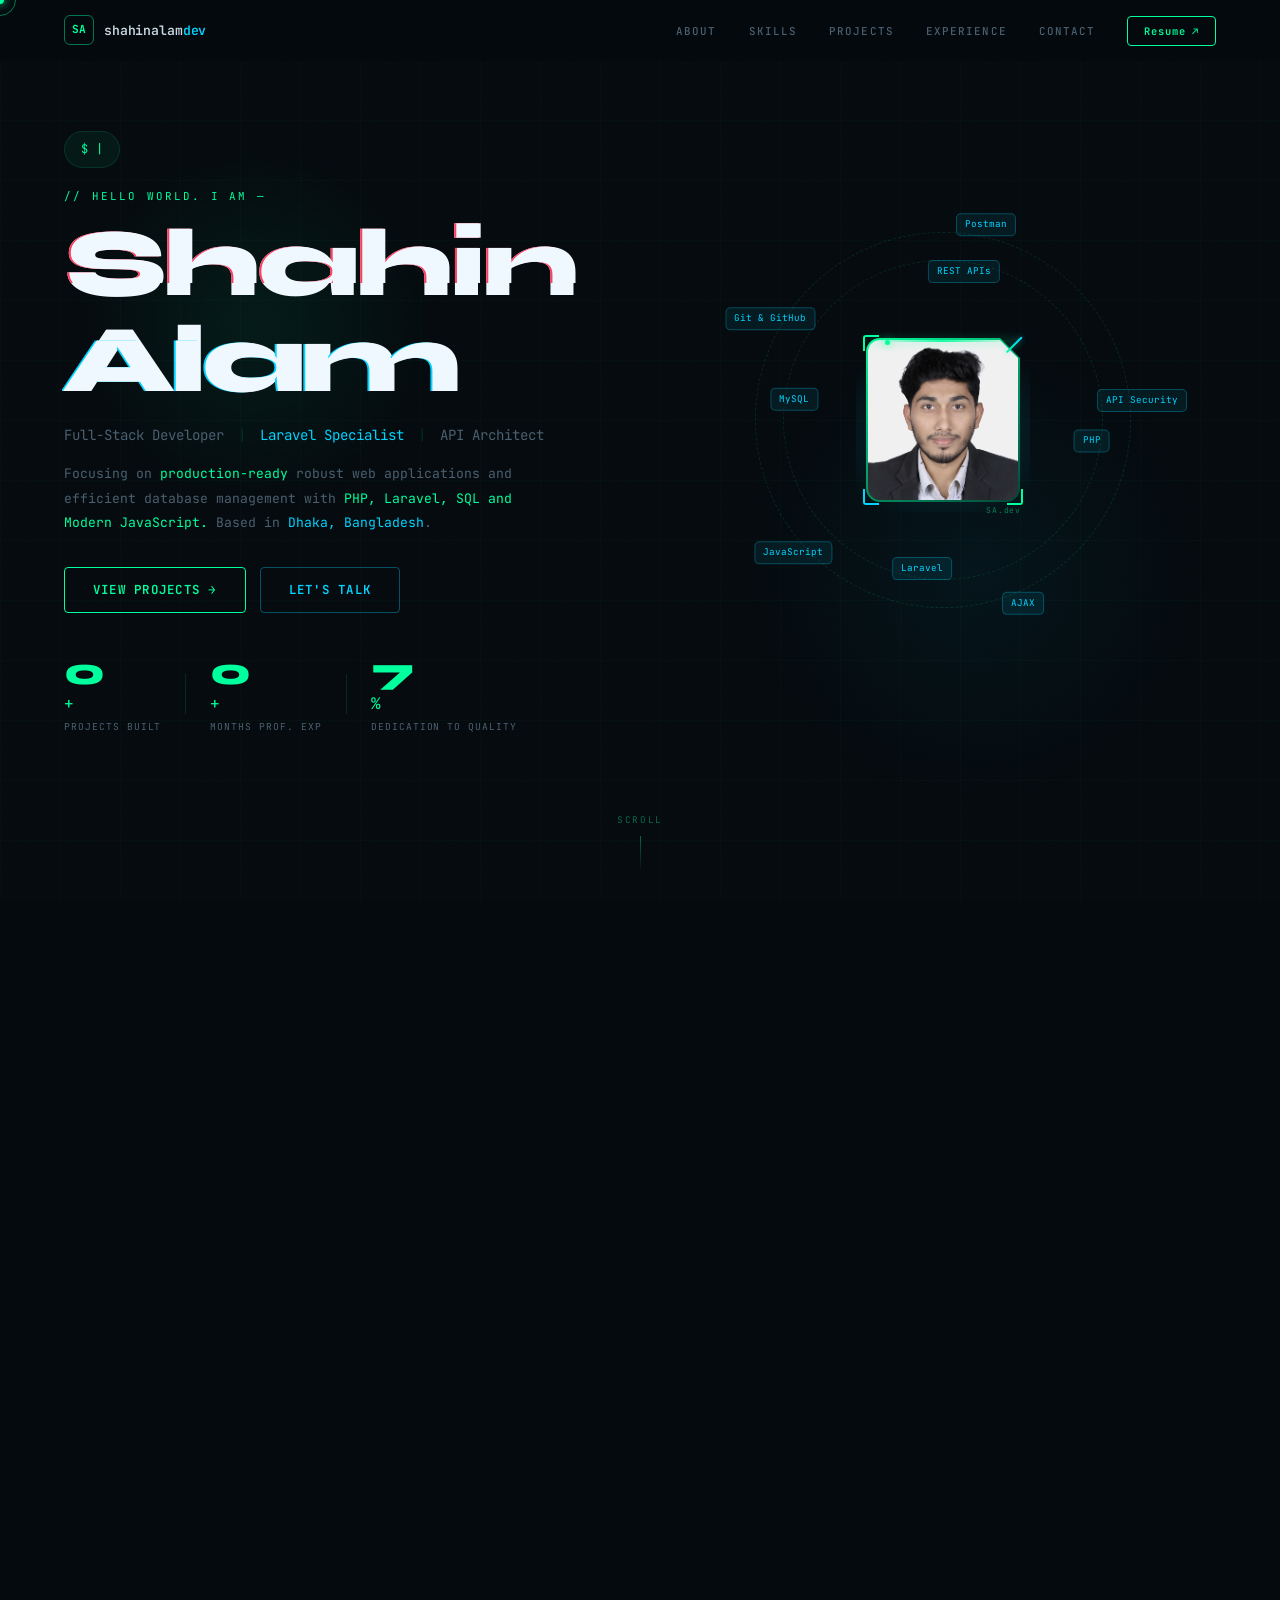
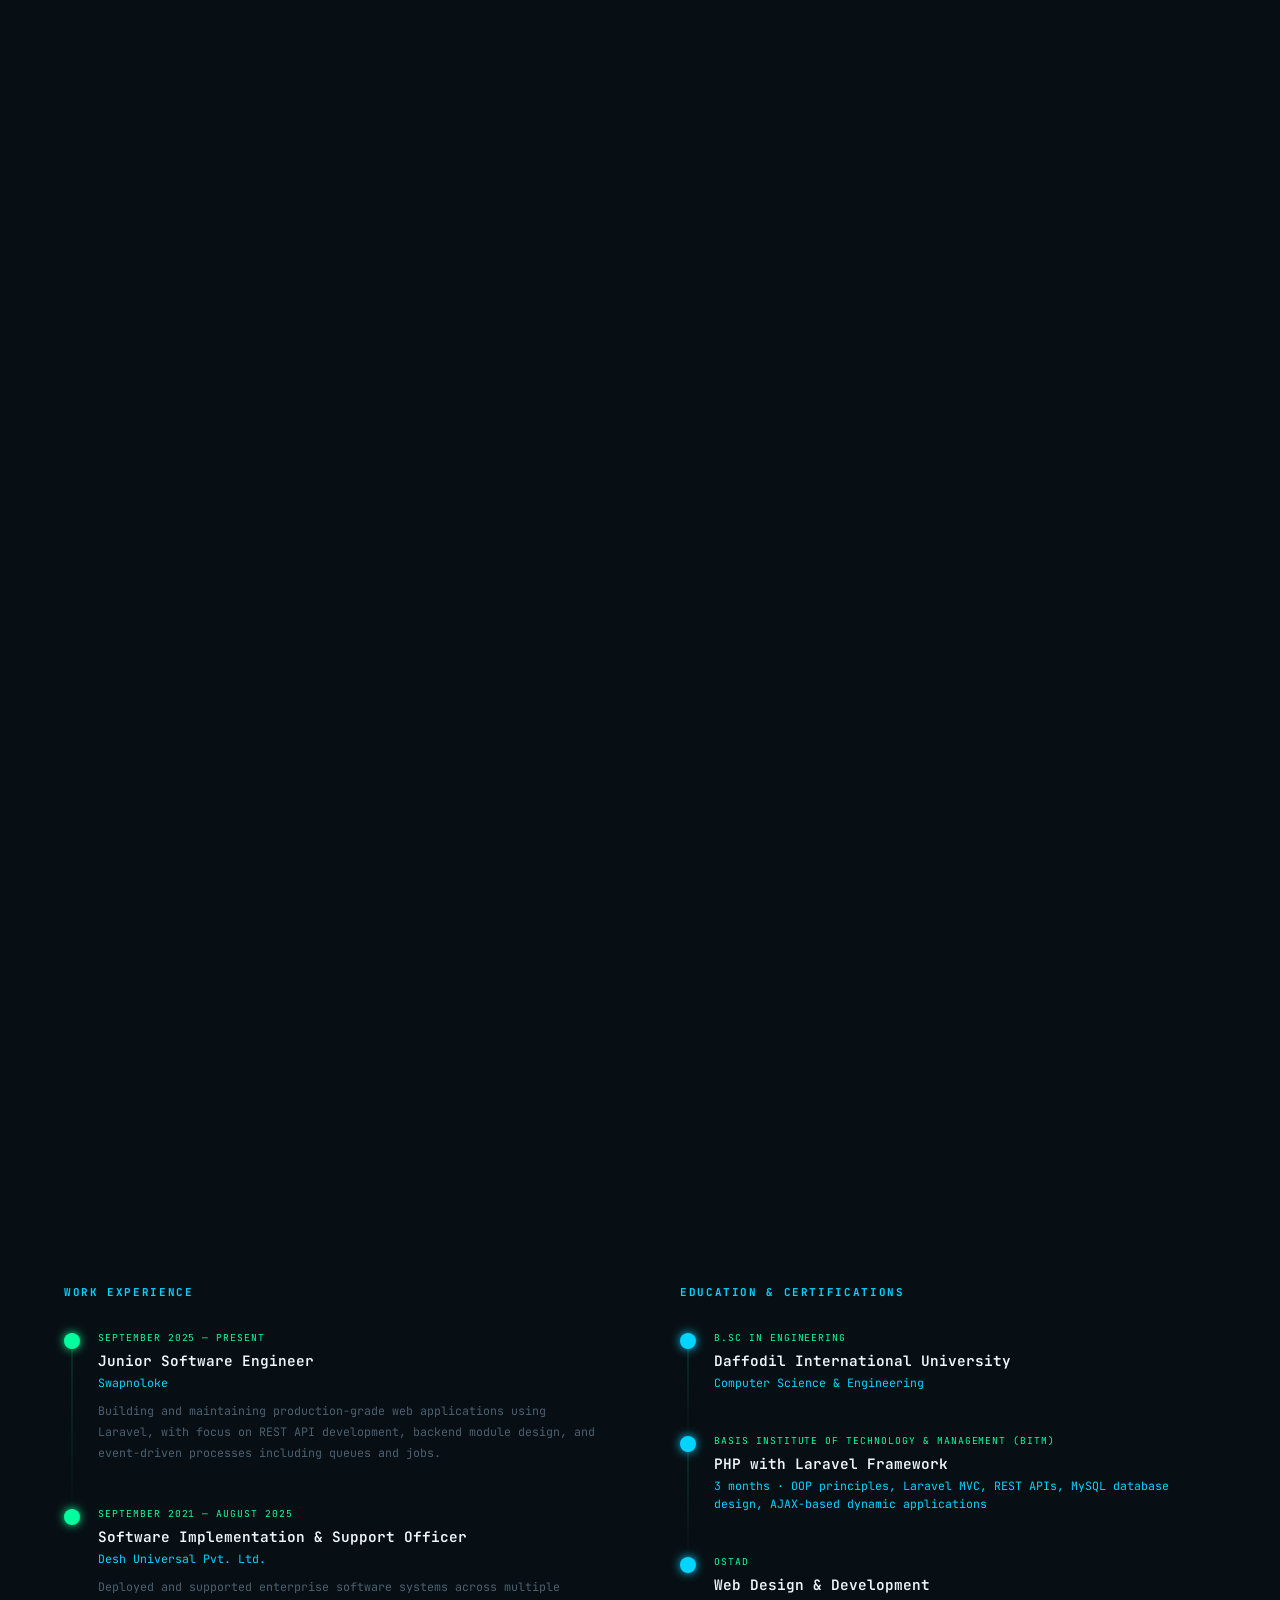
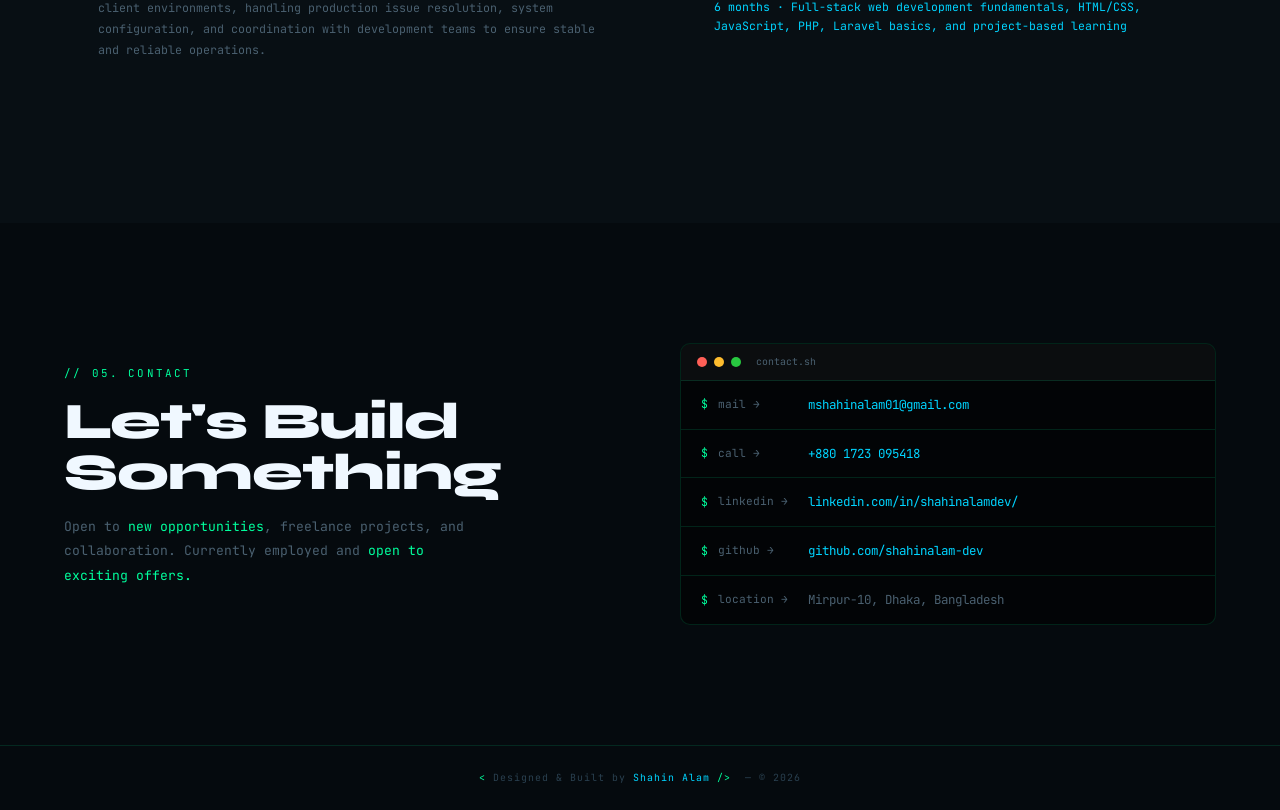
==== index.html @ 09d02f44 "Update index.html" ====
<!DOCTYPE html>
<html lang="en">

<head>
  <meta charset="UTF-8" />
  <meta name="viewport" content="width=device-width, initial-scale=1.0" />

  <!-- Primary SEO -->
  <title>Shahin Alam | Full-Stack Software Developer</title>
  <meta name="title" content="Shahin Alam | Full-Stack Software Developer" />
  <meta name="description"
    content="Md. Shahin Alam — Full-Stack Software Developer specializing in PHP, Laravel, MySQL & scalable web applications. Based in Dhaka, Bangladesh." />
  <meta name="keywords"
    content="Shahin Alam, Full-Stack Software Developer, Laravel Developer, PHP Developer, MySQL, Web Developer Bangladesh, shahinalam-dev" />
  <meta name="author" content="Shahin Alam" />
  <meta name="robots" content="index, follow" />

  <!-- Open Graph (Facebook, LinkedIn) -->
  <meta property="og:type" content="website" />
  <meta property="og:url" content="https://shahinalam-dev.github.io/" />
  <meta property="og:title" content="Shahin Alam | Full-Stack Software Developer" />
  <meta property="og:description" content="Full-Stack Software Developer skilled in Laravel, PHP & scalable systems." />
  <meta property="og:image" content="https://shahinalam-dev.github.io/img/preview.png" />

  <!-- Twitter Card -->
  <meta name="twitter:card" content="summary_large_image" />
  <meta name="twitter:url" content="https://shahinalam-dev.github.io/" />
  <meta name="twitter:title" content="Shahin Alam | Full-Stack Software Developer" />
  <meta name="twitter:description" content="Full-Stack Software Developer specializing in Laravel & scalable web apps." />
  <meta name="twitter:image" content="https://shahinalam-dev.github.io/img/preview.png" />

  <!-- Favicon -->
  <link rel="icon" href="img/shhain.ico" type="image/x-icon" />
  <link rel="shortcut icon" href="img/shhain.ico" type="image/x-icon" />
  <link rel="apple-touch-icon" sizes="180x180" href="/favicon/apple-touch-icon.png" />
  <link rel="manifest" href="/favicon/site.webmanifest" />

  <!-- Theme Color (Mobile Browser) -->
  <meta name="theme-color" content="#0f172a" />

  <!-- Fonts -->
  <link rel="preconnect" href="https://fonts.googleapis.com" />
  <link rel="preconnect" href="https://fonts.gstatic.com" crossorigin />
  <link
    href="https://fonts.googleapis.com/css2?family=JetBrains+Mono:wght@300;400;500;600;700&family=Syne:wght@700;800&display=swap"
    rel="stylesheet" />

  <!-- Styles -->
  <link rel="stylesheet" href="style.css" />

  <!-- Canonical -->
  <link rel="canonical" href="https://shahinalam-dev.github.io/" />

  <!-- JSON-LD Structured Data -->
  <script type="application/ld+json">
  {
    "@context": "https://schema.org",
    "@type": "Person",
    "name": "Shahin Alam",
    "jobTitle": "Junior Software Developer",
    "url": "https://shahinalam-dev.github.io",
    "email": "mshahinalam01@gmail.com",
    "address": {
      "@type": "PostalAddress",
      "addressLocality": "Dhaka",
      "addressCountry": "BD"
    },
    "sameAs": [
      "https://github.com/shahinalam-dev",
      "https://www.linkedin.com/in/shahinalamdev/"
    ]
  }
  </script>
</head>

<body>

  <!-- ══════════════════════════════════
       PRELOADER
  ══════════════════════════════════ -->
  <!-- ========== PRELOADER HTML ========== -->
  <div id="preloader">
    <div class="pre-bg-grid"></div>

    <div class="pre-inner">
      <!-- Logo -->
      <div class="pre-logo">
        <span class="pre-bracket">&lt;</span>SA<span class="pre-bracket">/&gt;</span>
        <span class="pre-cursor">_</span>
      </div>

      <!-- Terminal log lines -->
      <div class="pre-terminal" id="pre-terminal"></div>

      <!-- Progress bar -->
      <div class="pre-bar-wrap">
        <div class="pre-bar-track">
          <div class="pre-bar-fill" id="pre-bar-fill"></div>
          <div class="pre-bar-glow" id="pre-bar-glow"></div>
        </div>
        <span class="pre-pct" id="pre-pct">0%</span>
      </div>

      <!-- Status text -->
      <div class="pre-status" id="pre-status">Initializing...</div>
    </div>
  </div>

  <!-- ══════════════════════════════════
       UI CHROME (cursor, progress, canvas)
  ══════════════════════════════════ -->
  <div id="cursor-dot" aria-hidden="true"></div>
  <div id="cursor-ring" aria-hidden="true"></div>
  <div id="scroll-bar" aria-hidden="true"></div>
  <canvas id="matrix-canvas" aria-hidden="true"></canvas>

  <!-- ══════════════════════════════════
       NAVIGATION
  ══════════════════════════════════ -->
  <nav id="navbar">
    <div class="nav-inner">

      <a href="#hero" class="nav-logo">
        <span class="logo-mono">SA</span>
        <span class="logo-word">shahinalam<span class="c">dev</span><span class="logo-tag"></span></span>
      </a>

      <!-- Desktop links -->
      <ul class="nav-links" id="nav-links">
        <li><a href="#about" class="nav-link" data-sec="about">About</a></li>
        <li><a href="#skills" class="nav-link" data-sec="skills">Skills</a></li>
        <li><a href="#projects" class="nav-link" data-sec="projects">Projects</a></li>
        <li><a href="#experience" class="nav-link" data-sec="experience">Experience</a></li>
        <li><a href="#contact" class="nav-link" data-sec="contact">Contact</a></li>
        <li>
          <a href="https://drive.google.com/uc?export=download&id=1e-uwMZ0R8gb5hT9TthOa2jjuihyy3IFb" class="btn-resume"
            target="_blank" rel="noopener">
            Resume ↗
          </a>
        </li>
      </ul>

      <!-- Mobile hamburger -->
      <button id="hamburger" class="hamburger" aria-label="Open menu" aria-expanded="false">
        <span></span><span></span><span></span>
      </button>
    </div>

    <!-- Mobile menu -->
    <div id="mobile-menu" class="mobile-menu">
      <a href="#about" class="mobile-link">About</a>
      <a href="#skills" class="mobile-link">Skills</a>
      <a href="#projects" class="mobile-link">Projects</a>
      <a href="#experience" class="mobile-link">Experience</a>
      <a href="#contact" class="mobile-link">Contact</a>
      <a href="https://drive.google.com/uc?export=download&id=1e-uwMZ0R8gb5hT9TthOa2jjuihyy3IFb" class="btn-resume"
        target="_blank" rel="noopener" style="width:fit-content">
        Resume ↗
      </a>
    </div>
  </nav>

  <!-- ══════════════════════════════════
       HERO
  ══════════════════════════════════ -->
  <section id="hero">
    <!-- Ambient glows -->
    <div class="glow glow-green" aria-hidden="true"></div>
    <div class="glow glow-cyan" aria-hidden="true"></div>

    <div class="hero-wrap">

      <!-- ─── Left: Copy ─── -->
      <div class="hero-copy"><br>

        <div class="terminal-pill reveal">
          <span class="prompt">$</span>
          <span id="typing-text" class="typing-cursor"></span>
        </div>

        <p class="eyebrow reveal">// Hello World. I am —</p>

        <h1 class="hero-name glitch reveal" data-text="Shahin Alam">Shahin Alam</h1>

        <p class="hero-role reveal">
          Full-Stack Developer
          <span class="pipe">|</span>
          <span class="c">Laravel Specialist</span>
          <span class="pipe">|</span>
          API Architect
        </p>

        <p class="hero-desc reveal">
          Focusing on <span class="g">production-ready</span> robust web applications and efficient database management
          with <span class="g"> PHP, Laravel, SQL and Modern JavaScript. </span> Based in <span class="c">Dhaka,
            Bangladesh</span>.
        </p>

        <div class="hero-btns reveal">
          <a href="#projects" class="btn-primary magnetic">View Projects →</a>
          <a href="#contact" class="btn-secondary magnetic">Let's Talk</a>
        </div>

        <div class="hero-stats reveal">
          <div class="stat">
            <span class="stat-n" data-target="10">0</span><span class="g">+</span>
            <span class="stat-l">Projects Built</span>
          </div>
          <div class="stat-div"></div>

          <div class="stat">
            <span class="stat-n" data-target="8">0</span><span class="g">+</span>
            <span class="stat-l">Months Prof. Exp</span>
          </div>
          <div class="stat-div"></div>

          <div class="stat">
            <span class="stat-n" data-target="100">0</span><span class="g">%</span>
            <span class="stat-l">Dedication to Quality</span>
          </div>
        </div>
      </div>

      <!-- ─── Right: Orbit Visual ─── -->
      <div class="hero-visual reveal" aria-hidden="true">
        <div class="orbit-root">

          <!-- Center card -->
          <div class="orbit-center">
             <div class="photo-frame-sm">
                <div class="pf-corner tl"></div>
                <div class="pf-corner tr"></div>
                <div class="pf-corner bl"></div>
                <div class="pf-corner br"></div>
                <div class="pf-scanline"></div>
                <img src="img/profile.jpg" alt="Shahin Alam" class="pf-img" width="150" height="160" loading="eager"/>
              </div>
          </div>
        </div>
      </div>

    </div>

    <!-- Scroll hint -->
    <div class="scroll-hint" aria-hidden="true">
      <span>scroll</span>
      <div class="scroll-line"></div>
    </div>
  </section>

  <!-- ══════════════════════════════════
       ABOUT
  ══════════════════════════════════ -->
  <section id="about">
    <div class="sec-wrap">

      <div class="about-grid">

        <!-- Bio -->
        <div class="about-text">
          <p class="eyebrow reveal">// 01. about_me</p>
          <h2 class="sec-title reveal">Who I Am</h2>

          <p class="body-text reveal">
            I'm a <span class="g">Full-Stack Software Developer</span> with hands-on
            experience building <span class="g">real-world web applications</span>.
            I work primarily with the <span class="c">Laravel ecosystem</span>, with
            a focus on clean architecture, maintainable code, and practical solutions
            to real business problems.
          </p>

          <p class="body-text reveal">
            In production projects, I've built and maintained
            <span class="g">REST APIs and data-driven backend systems</span> —
            handling complex business logic, optimizing database queries with
            <span class="c">MySQL</span>, and collaborating on full-stack features
            using <span class="c">Vue.js</span>.
          </p>

          <p class="body-text reveal">
            I actively expand my backend depth through
            <span class="c">Queues, Jobs, Events, and system design</span> —
            applying these concepts directly in the projects I work on,
            not just in theory.
          </p>

          <a href="https://drive.google.com/uc?export=download&id=1e-uwMZ0R8gb5hT9TthOa2jjuihyy3IFb"
            class="btn-primary magnetic reveal" target="_blank" rel="noopener"
            style="display:inline-flex;margin-top:8px;">
            Download Resume ↓
          </a>
        </div>

        <!-- Code card -->
        <div class="code-card reveal"
          style="transition-delay:.2s;font-family:var(--font-mono, monospace);max-width:560px;border-radius:12px;overflow:hidden;border:1px solid #2a2d3e">

          <!-- bar -->
          <div
            style="background:#1a1d2e;padding:10px 14px;display:flex;align-items:center;gap:8px;border-bottom:1px solid #2a2d3e">
            <div style="display:flex;gap:6px">
              <span style="width:12px;height:12px;border-radius:50%;background:#ff5f56;display:inline-block"></span>
              <span style="width:12px;height:12px;border-radius:50%;background:#ffbd2e;display:inline-block"></span>
              <span style="width:12px;height:12px;border-radius:50%;background:#27c93f;display:inline-block"></span>
            </div>
            <span
              style="margin-left:8px;font-size:12px;color:#e2c4ff;background:#0e1120;padding:4px 12px;border-radius:6px 6px 0 0;border:1px solid #2a2d3e;border-bottom:none">about.php</span>
          </div>

          <!-- body -->
          <div style="background:#0e1120;padding:20px 22px;overflow-x:auto">
            <pre style="margin:0;font-size:13px;line-height:1.75;color:#c9d1d9"><span style="color:#546e7a;font-style:italic">// ShahinAlam &lt;shahinalam@dev&gt; · Dhaka, BD</span>
<span style="color:#c792ea">class</span> <span style="color:#ffcb6b">ShahinAlam</span> <span style="color:#c792ea">extends</span> <span style="color:#ffcb6b">Engineer</span>
<span style="color:#89ddff">{</span>
    <span style="color:#c792ea">protected</span> <span style="color:#89ddff">string</span> <span style="color:#82aaff">$role</span>     <span style="color:#89ddff">=</span> <span style="color:#c3e88d">'Full-Stack Developer'</span><span style="color:#89ddff">;</span>
    <span style="color:#c792ea">protected</span> <span style="color:#89ddff">string</span> <span style="color:#82aaff">$location</span> <span style="color:#89ddff">=</span> <span style="color:#c3e88d">'Dhaka, Bangladesh'</span><span style="color:#89ddff">;</span>
    <span style="color:#c792ea">protected</span> <span style="color:#89ddff">bool</span> <span style="color:#82aaff">$openToWork</span> <span style="color:#89ddff">=</span> <span style="color:#ff9cac">true</span><span style="color:#89ddff">;</span>

    <span style="color:#c792ea">public</span> <span style="color:#89ddff">array</span> <span style="color:#82aaff">$stack</span> <span style="color:#89ddff">=</span> <span style="color:#89ddff">[</span>
        <span style="color:#c3e88d">'PHP'</span><span style="color:#89ddff">,</span> <span style="color:#c3e88d">'Laravel'</span><span style="color:#89ddff">,</span>  <span style="color:#c3e88d">'MySQL'</span><span style="color:#89ddff">,</span> <span style="color:#c3e88d">'JavaScript'</span><span style="color:#89ddff">,</span>
        <span style="color:#c3e88d">'REST API'</span><span style="color:#89ddff">,</span>  <span style="color:#c3e88d">'Postman'</span><span style="color:#89ddff">,</span> <span style="color:#c3e88d">'Git'</span><span style="color:#89ddff"></span>
    <span style="color:#89ddff">];</span>

    <span style="color:#c792ea">public function</span> <span style="color:#f07178">focus</span><span style="color:#89ddff">():</span> <span style="color:#89ddff">string</span>
    <span style="color:#89ddff">{</span>
        <span style="color:#c792ea">return</span> <span style="color:#c3e88d">'APIs, Queues &amp; Event-Driven Architecture'</span><span style="color:#89ddff">;</span>
    <span style="color:#89ddff">}</span>
<span style="color:#89ddff">}</span></pre>
          </div>
          <!-- footer -->
          <div
            style="background:#1a1d2e;padding:6px 14px;display:flex;gap:10px;align-items:center;border-top:1px solid #2a2d3e">
            <span
              style="font-size:11px;padding:2px 8px;border-radius:4px;background:#7c3aed22;color:#c792ea;border:1px solid #c792ea44;font-family:monospace">PHP
              8.2</span>
            <div style="margin-left:auto;display:flex;align-items:center;gap:6px">
              <span
                style="width:8px;height:8px;border-radius:50%;background:#27c93f;display:inline-block;animation:blink 2s infinite"></span>
              <span style="font-size:11px;color:#546e7a;font-family:monospace">open to work</span>
            </div>
          </div>
        </div>



      </div>
    </div>
  </section>

  <!-- ══════════════════════════════════
      SKILLS
  ══════════════════════════════════ -->
  <section id="skills" class="alt-bg">
    <div class="sec-wrap">

      <div class="sec-header reveal">
        <p class="eyebrow">// 02. skills</p>
        <h2 class="sec-title">Tech Arsenal</h2>
      </div>

      <!-- ── Category Cards ── -->
      <div class="sk-categories reveal">

        <div class="sk-cat-card">
          <div class="sk-cat-header">
            <div class="sk-cat-icon">
              <svg width="16" height="16" viewBox="0 0 24 24" fill="none" stroke="currentColor" stroke-width="1.5">
                <polyline points="16 18 22 12 16 6" />
                <polyline points="8 6 2 12 8 18" />
              </svg>
            </div>
            <div>
              <p class="sk-cat-label">// backend</p>
              <h3 class="sk-cat-title">Server & API</h3>
            </div>
          </div>
          <div class="sk-cat-divider"></div>
          <div class="sk-cat-tags">
            <span class="sk-tag primary">PHP</span>
            <span class="sk-tag primary">Laravel</span>
            <span class="sk-tag primary">REST API</span>
            <span class="sk-tag primary">Queues</span>
            <span class="sk-tag primary">Jobs</span>
            <span class="sk-tag primary">Middleware</span>
            <span class="sk-tag primary">Authentication</span>
            <span class="sk-tag primary">Events & Listeners</span>
            <span class="sk-tag primary">Cron Jobs</span>
          </div>
        </div>

        <div class="sk-cat-card">
          <div class="sk-cat-header">
            <div class="sk-cat-icon">
              <svg width="16" height="16" viewBox="0 0 24 24" fill="none" stroke="currentColor" stroke-width="1.5">
                <ellipse cx="12" cy="5" rx="9" ry="3" />
                <path d="M21 12c0 1.66-4 3-9 3s-9-1.34-9-3" />
                <path d="M3 5v14c0 1.66 4 3 9 3s9-1.34 9-3V5" />
              </svg>
            </div>
            <div>
              <p class="sk-cat-label">// database</p>
              <h3 class="sk-cat-title">Data Layer</h3>
            </div>
          </div>
          <div class="sk-cat-divider"></div>
          <div class="sk-cat-tags">
            <span class="sk-tag primary">MySQL</span>
            <span class="sk-tag primary">Eloquent ORM</span>
            <span class="sk-tag primary">Indexing</span>
            <span class="sk-tag primary">Quiry Builder</span>
            <span class="sk-tag primary">Query Optimization</span>
            <span class="sk-tag primary">Migrations</span>
            <span class="sk-tag primary">Relationships</span>
          </div>
        </div>

        <div class="sk-cat-card">
          <div class="sk-cat-header">
            <div class="sk-cat-icon">
              <svg width="16" height="16" viewBox="0 0 24 24" fill="none" stroke="currentColor" stroke-width="1.5">
                <rect x="2" y="3" width="20" height="14" rx="2" />
                <path d="M8 21h8M12 17v4" />
              </svg>
            </div>
            <div>
              <p class="sk-cat-label">// frontend</p>
              <h3 class="sk-cat-title">UI Integration</h3>
            </div>
          </div>
          <div class="sk-cat-divider"></div>
          <div class="sk-cat-tags">
            <span class="sk-tag primary">JavaScript</span>
            <span class="sk-tag primary">HTML5</span>
            <span class="sk-tag primary">CSS3</span>
            <span class="sk-tag primary">Bootstrap</span>
            <span class="sk-tag primary">Blade Templates</span>
          </div>
        </div>

        <div class="sk-cat-card">
          <div class="sk-cat-header">
            <div class="sk-cat-icon">
              <svg width="16" height="16" viewBox="0 0 24 24" fill="none" stroke="currentColor" stroke-width="1.5">
                <circle cx="12" cy="12" r="3" />
                <path
                  d="M12 1v4M12 19v4M4.22 4.22l2.83 2.83M16.95 16.95l2.83 2.83M1 12h4M19 12h4M4.22 19.78l2.83-2.83M16.95 7.05l2.83-2.83" />
              </svg>
            </div>
            <div>
              <p class="sk-cat-label">// tools</p>
              <h3 class="sk-cat-title">Dev Workflow</h3>
            </div>
          </div>
          <div class="sk-cat-divider"></div>
          <div class="sk-cat-tags">
            <span class="sk-tag primary">Git & GitHub</span>
            <span class="sk-tag primary">Postman</span>
            <span class="sk-tag primary">VS Code</span>
            <span class="sk-tag primary">Linux CLI</span>
            <span class="sk-tag primary">Composer</span>
            <span class="sk-tag primary">NPM</span>
          </div>
        </div>

      </div>

      <!-- ── Currently Leveling Up — Full Width ── -->
      <div class="sk-leveling reveal" style="transition-delay:.15s">

        <div class="sk-lv-header">
          <p class="sk-lv-eyebrow">// currently leveling up</p>
          <p class="sk-lv-sub">Actively building deeper expertise in modern backend engineering.</p>
        </div>

        <div class="sk-lv-grid">

          <div class="sk-lv-card">
            <div class="sk-lv-top">
              <div class="sk-lv-icon-wrap"
                style="--icon-color: rgba(0,255,157,.12); --icon-border: rgba(0,255,157,.2);">
                <svg width="18" height="18" viewBox="0 0 24 24" fill="none" stroke="var(--green)" stroke-width="1.5">
                  <circle cx="12" cy="12" r="10" />
                  <path d="M12 8v4l3 3" />
                </svg>
              </div>
              <span class="sk-lv-badge green">In Progress</span>
            </div>
            <h4 class="sk-lv-name">System Design</h4>
            <p class="sk-lv-desc">Learning core concepts like caching strategies,database scaling, and API design
              patterns to write more thoughtful, scalable code.</p>
            <div class="sk-lv-topics">
              <span>Caching</span><span>Load Balancing</span><span>Microservices</span>
            </div>
          </div>

          <div class="sk-lv-card">
            <div class="sk-lv-top">
              <div class="sk-lv-icon-wrap"
                style="--icon-color: rgba(0,255,157,.12); --icon-border: rgba(0,255,157,.2);">
                <svg width="18" height="18" viewBox="0 0 24 24" fill="none" stroke="var(--green)" stroke-width="1.5">
                  <ellipse cx="12" cy="12" rx="3" ry="3" />
                  <path
                    d="M12 2v4M12 18v4M4.93 4.93l2.83 2.83M16.24 16.24l2.83 2.83M2 12h4M18 12h4M4.93 19.07l2.83-2.83M16.24 7.76l2.83-2.83" />
                  </ellipse>
                </svg>
              </div>
              <span class="sk-lv-badge green">In Progress</span>
            </div>
            <h4 class="sk-lv-name">Redis</h4>
            <p class="sk-lv-desc">Integrating Redis as a cache and queue driver in Laravel apps for faster response
              times and efficient background job processing.</p>
            <div class="sk-lv-topics">
              <span>Cache Driver</span><span>Queue Backend</span><span>Session Store</span>
            </div>
          </div>

          <div class="sk-lv-card">
            <div class="sk-lv-top">
              <div class="sk-lv-icon-wrap" style="--icon-color: rgba(0,212,255,.1); --icon-border: rgba(0,212,255,.2);">
                <svg width="18" height="18" viewBox="0 0 24 24" fill="none" stroke="var(--cyan)" stroke-width="1.5">
                  <rect x="2" y="7" width="20" height="14" rx="2" />
                  <path d="M16 7V5a2 2 0 0 0-2-2h-4a2 2 0 0 0-2 2v2" />
                  <line x1="12" y1="12" x2="12" y2="16" />
                  <line x1="10" y1="14" x2="14" y2="14" />
                </svg>
              </div>
              <span class="sk-lv-badge cyan">Exploring</span>
            </div>
            <h4 class="sk-lv-name">Docker</h4>
            <p class="sk-lv-desc">Setting up local development environments with Docker Compose to ensure consistent,
              reproducible project setups across machines.</p>
            <div class="sk-lv-topics">
              <span>Containers</span><span>Docker Compose</span><span>Dev Env</span>
            </div>
          </div>

          <div class="sk-lv-card">
            <div class="sk-lv-top">
              <div class="sk-lv-icon-wrap" style="--icon-color: rgba(0,212,255,.1); --icon-border: rgba(0,212,255,.2);">
                <svg width="18" height="18" viewBox="0 0 24 24" fill="none" stroke="var(--cyan)" stroke-width="1.5">
                  <path d="M9 11l3 3L22 4" />
                  <path d="M21 12v7a2 2 0 0 1-2 2H5a2 2 0 0 1-2-2V5a2 2 0 0 1 2-2h11" />
                </svg>
              </div>
              <span class="sk-lv-badge cyan">Exploring</span>
            </div>
            <h4 class="sk-lv-name">PHPUnit Testing</h4>
            <p class="sk-lv-desc">Writing feature and unit tests in Laravel using PHPUnit to catch bugs early and build
              more reliable applications.</p>
            <div class="sk-lv-topics">
              <span>Unit Tests</span><span>Feature Tests</span><span>TDD</span>
            </div>
          </div>

        </div>
      </div>

    </div>
  </section>

  <!-- ══════════════════════════════════
       PROJECTS
  ══════════════════════════════════ -->
  <section id="projects" class="alt-bg">
    <div class="sec-wrap">

      <!-- ============================= -->
      <!-- 🔥 Professional Experience -->
      <!-- ============================= -->
      <div class="sec-header reveal">
        <p class="eyebrow">// Professional Work</p>
        <h2 class="sec-title">Professional Experience</h2>
      </div>

      <div class="projects-grid">

        <!-- 1 -->
        <div class="proj-card reveal tilt-card">
          <div class="proj-header">
            <span class="proj-type green">STDMS</span>
            <span class="proj-icon">🔗</span>
          </div>
          <h3 class="proj-name">
            Short Term Deployment System
            <span class="badge badge-soft">Team Contribution</span>
          </h3>
          <p class="proj-desc">
            Contributed to full-stack development of a government project, working within a team to build and integrate
            multiple functional modules.
          </p>
          <div class="proj-tags">
            <span class="tag-xs">PHP</span>
            <span class="tag-xs">Laravel</span>
            <span class="tag-xs">MySQL</span>
            <span class="tag-xs">JavaScript</span>
            <span class="tag-xs">AJAX</span>
            <span class="tag-xs">Role wise Authentication</span>
            <span class="tag-xs">ApexCharts</span>
            <span class="tag-xs">REST API</span>
            <span class="tag-xs">Queue & Jobs</span>
          </div>
        </div>

        <!-- 2 -->
        <div class="proj-card reveal tilt-card">
          <div class="proj-header">
            <span class="proj-type blue">TRGMS</span>
            <span class="proj-icon">🎓</span>
          </div>
          <h3 class="proj-name">
            Training Management System
            <span class="badge badge-soft">Team Contribution</span>
          </h3>
          <p class="proj-desc">
            Built training management workflows, scheduling features, and participant handling with secure role-based
            access control for the TRGMS system.
          </p>
          <div class="proj-tags">
            <span class="tag-xs">PHP</span>
            <span class="tag-xs">Laravel</span>
            <span class="tag-xs">MySQL</span>
            <span class="tag-xs">Blade</span>
            <span class="tag-xs">JavaScript</span>
            <span class="tag-xs">AJAX</span>
            <span class="tag-xs">REST API</span>
            <span class="tag-xs">Middleware</span>
            <span class="tag-xs">Eloquent Scopes</span>
            <span class="tag-xs">Role wise Authentication</span>
          </div>
        </div>

        <!-- 3 -->
        <div class="proj-card reveal tilt-card">
          <div class="proj-header">
            <span class="proj-type yellow">AVMIS</span>
            <span class="proj-icon">⚙️</span>
          </div>
          <h3 class="proj-name">
            Ansar VDP Management Information System
            <span class="badge badge-soft">Team Contribution</span>
          </h3>
          <p class="proj-desc">
            Developed and optimized REST APIs and reporting modules for the AVMIS system, ensuring efficient data
            retrieval and seamless frontend integration.
          </p>
          <div class="proj-tags">
            <span class="tag-xs">PHP</span>
            <span class="tag-xs">Laravel</span>
            <span class="tag-xs">MySQL</span>
            <span class="tag-xs">JavaScript</span>
            <span class="tag-xs">Rest API</span>
            <span class="tag-xs">Middleware</span>
            <span class="tag-xs">Role wise Authentication</span>
            <span class="tag-xs">AJAX</span>
            <span class="tag-xs">Eloquent Scopes</span>
            <span class="tag-xs">Queue & Jobs</span>
          </div>
        </div>

      </div>


      <!-- ============================= -->
      <!-- 💡 Personal Projects -->
      <!-- ============================= -->
      <div class="sec-header reveal" style="margin-top:60px;">
        <p class="eyebrow">// Side Projects</p>
        <h2 class="sec-title">Personal Projects</h2>
      </div>

      <div class="projects-grid">

        <!-- Car Rental -->
        <div class="proj-card reveal tilt-card">
          <div class="proj-header">
            <span class="proj-type green">Web App</span>
            <span class="proj-icon">🚗</span>
          </div>
          <h3 class="proj-name">Car Rental Management</h3>
          <p class="proj-desc">
            Full-featured rental system with booking, fleet management, invoicing, and admin dashboard.
          </p>
          <div class="proj-tags">
            <span class="tag-xs">Laravel</span>
            <span class="tag-xs">PHP</span>
            <span class="tag-xs">MySQL</span>
            <span class="tag-xs">Eloquent/Quiry Builder</span>
            <span class="tag-xs">REST API</span>
            <span class="tag-xs">Authentication</span>
            <span class="tag-xs">JavaScript</span>
            <span class="tag-xs">jQuery</span>
          </div>
          <div class="proj-links">
            <a href="https://github.com/shahinalam-dev/rent-a-ride-project" target="_blank" class="proj-link">GitHub
              →</a>
          </div>
        </div>

        <!-- Inventory -->
        <div class="proj-card reveal tilt-card">
          <div class="proj-header">
            <span class="proj-type red">EduTech</span>
            <span class="proj-icon">📚</span>
          </div>
          <h3 class="proj-name">Online Course Management System</h3>
          <p class="proj-desc">
            Role-based Online Course Management System for managing courses, users, and enrollments with admin and
            student modules.
          </p>
          <div class="proj-tags">
            <span class="tag-xs">PHP</span>
            <span class="tag-xs">Laravel</span>
            <span class="tag-xs">MySQL</span>
            <span class="tag-xs">Eloquent/Quiry Builder</span>
            <span class="tag-xs">REST API</span>
            <span class="tag-xs">Authentication</span>
            <span class="tag-xs">JavaScript</span>
            <span class="tag-xs">jQuery</span>
          </div>
          <div class="proj-links">
            <a href="https://github.com/shahinalam-dev/online-course-management-system" target="_blank"
              class="proj-link">GitHub →</a>
          </div>
        </div>

        <!-- freelance flow project -->
        <div class="proj-card reveal tilt-card">
          <div class="proj-header">
            <span class="proj-type blue">Web App</span>
            <span class="proj-icon">💼</span>
          </div>
          <h3 class="proj-name">FreelanceFlow-CRM</h3>
          <p class="proj-desc">
            Freelance CRM for managing clients, projects, invoices, and freelancer workflow in one system.
          </p>
          <div class="proj-tags">
            <span class="tag-xs">Laravel</span>
            <span class="tag-xs">PHP</span>
            <span class="tag-xs">MySQL</span>
            <span class="tag-xs">Eloquent/Quiry Builder</span>
            <span class="tag-xs">REST API</span>
            <span class="tag-xs">Authentication</span>
            <span class="tag-xs">JavaScript</span>
            <span class="tag-xs">jQuery</span>
          </div>
          <div class="proj-links">
            <a href="https://github.com/shahinalam-dev/FreelanceFlow-CRM" target="_blank" class="proj-link">GitHub →</a>
          </div>
        </div>

        <!-- Quizify -->
        <div class="proj-card reveal tilt-card">
          <div class="proj-header">
            <span class="proj-type red">EduTech</span>
            <span class="proj-icon">📖</span>
          </div>
          <h3 class="proj-name">Quizify</h3>
          <p class="proj-desc">
            Quizify is an interactive quiz system built with Laravel, featuring real-time scoring, timed exams,&
            AJAX-driven user experience.
          </p>
          <div class="proj-tags">
            <span class="tag-xs">Laravel</span>
            <span class="tag-xs">PHP</span>
            <span class="tag-xs">MySQL</span>
            <span class="tag-xs">Eloquent/Quiry Builder</span>
            <span class="tag-xs">Authentication</span>
            <span class="tag-xs">REST API</span>
            <span class="tag-xs">JavaScript</span>
            <span class="tag-xs">jQuery</span>
          </div>
          <div class="proj-links">
            <a href="https://github.com/shahinalam-dev/Quizify" target="_blank" class="proj-link">GitHub →</a>
          </div>
        </div>

        <!-- Quizify -->
        <div class="proj-card reveal tilt-card">
          <div class="proj-header">
            <span class="proj-type blue">Web App</span>
            <span class="proj-icon">🗳️</span>
          </div>
          <h3 class="proj-name">Electra-Link_E-voting-system</h3>
          <p class="proj-desc">
            Is an online voting system built for secure, transparent, digital elections with user authentication and
            real-time results.
          </p>
          <div class="proj-tags">
            <span class="tag-xs">Laravel</span>
            <span class="tag-xs">PHP</span>
            <span class="tag-xs">MySQL</span>
            <span class="tag-xs">Eloquent/Quiry Builder</span>
            <span class="tag-xs">Authentication</span>
            <span class="tag-xs">REST API</span>
            <span class="tag-xs">JavaScript</span>
            <span class="tag-xs">jQuery</span>
          </div>
          <div class="proj-links">
            <a href="https://github.com/shahinalam-dev/Electra-Link_E-voting-system" target="_blank"
              class="proj-link">GitHub →</a>
          </div>
        </div>

      </div>

    </div>
  </section>

  <!-- ══════════════════════════════════
     EXPERIENCE
══════════════════════════════════ -->
  <section id="experience" class="alt-bg">
    <div class="sec-wrap">

      <div class="sec-header reveal">
        <p class="eyebrow">// 04. experience</p>
        <h2 class="sec-title">Journey</h2>
      </div>

      <div class="exp-grid">

        <!-- Work -->
        <div class="exp-col reveal">
          <h3 class="sub-title">Work Experience</h3>

          <div class="timeline">

            <div class="timeline-item">
              <div class="tl-dot"></div>
              <div class="tl-body">
                <span class="tl-date">September 2025 — Present</span>
                <h4 class="tl-role">Junior Software Engineer</h4>
                <span class="tl-co">Swapnoloke</span>
                <p class="tl-desc">
                  Building and maintaining production-grade web applications using Laravel,
                  with focus on REST API development, backend module design, and
                  event-driven processes including queues and jobs.
                </p>
              </div>
            </div>

            <div class="timeline-item">
              <div class="tl-dot"></div>
              <div class="tl-body">
                <span class="tl-date">September 2021 — August 2025</span>
                <h4 class="tl-role">Software Implementation & Support Officer</h4>
                <span class="tl-co">Desh Universal Pvt. Ltd.</span>
                <p class="tl-desc">
                  Deployed and supported enterprise software systems across multiple
                  client environments, handling production issue resolution, system
                  configuration, and coordination with development teams to ensure
                  stable and reliable operations.
                </p>
              </div>
            </div>

          </div>
        </div>

        <!-- Education -->
        <div class="exp-col reveal" style="transition-delay:.2s">
          <h3 class="sub-title">Education & Certifications</h3>

          <div class="timeline">

            <div class="timeline-item">
              <div class="tl-dot cyan"></div>
              <div class="tl-body">
                <span class="tl-date">B.Sc in Engineering</span>
                <h4 class="tl-role">Daffodil International University</h4>
                <span class="tl-co">Computer Science & Engineering</span>
              </div>
            </div>

            <div class="timeline-item">
              <div class="tl-dot cyan"></div>
              <div class="tl-body">
                <span class="tl-date">BASIS Institute of Technology & Management (BITM)</span>
                <h4 class="tl-role">PHP with Laravel Framework</h4>
                <span class="tl-co">
                  3 months · OOP principles, Laravel MVC, REST APIs,
                  MySQL database design, AJAX-based dynamic applications
                </span>
              </div>
            </div>

            <div class="timeline-item">
              <div class="tl-dot cyan"></div>
              <div class="tl-body">
                <span class="tl-date">Ostad</span>
                <h4 class="tl-role">Web Design & Development</h4>
                <span class="tl-co">
                  6 months · Full-stack web development fundamentals,
                  HTML/CSS, JavaScript, PHP, Laravel basics, and project-based learning
                </span>
              </div>
            </div>

          </div>
        </div>

      </div>
    </div>
  </section>
  <!-- ══════════════════════════════════
       CONTACT
  ══════════════════════════════════ -->
  <section id="contact">
    <div class="sec-wrap">
      <div class="contact-wrap">

        <div class="contact-left reveal">
          <p class="eyebrow">// 05. contact</p>
          <h2 class="sec-title">Let's Build Something</h2>
          <p class="body-text" style="max-width:420px">
            Open to <span class="g">new opportunities</span>, freelance projects,
            and collaboration. Currently employed and
            <span class="g">open to exciting offers.</span>
          </p>
        </div>

        <div class="contact-card code-card reveal" style="transition-delay:.15s">
          <div class="code-bar">
            <span class="dot red"></span>
            <span class="dot yellow"></span>
            <span class="dot gdot"></span>
            <span class="filename">contact.sh</span>
          </div>
          <div class="contact-rows">

            <a href="mailto:mshahinalam01@gmail.com" class="c-row">
              <span class="c-prompt">$</span>
              <span class="c-key">mail →</span>
              <span class="c-val">mshahinalam01@gmail.com</span>
              <span class="c-arrow">↗</span>
            </a>

            <a href="tel:+8801723095418" class="c-row">
              <span class="c-prompt">$</span>
              <span class="c-key">call →</span>
              <span class="c-val">+880 1723 095418</span>
              <span class="c-arrow">↗</span>
            </a>

            <a href="https://www.linkedin.com/in/shahinalamdev/" target="_blank" rel="noopener" class="c-row">
              <span class="c-prompt">$</span>
              <span class="c-key">linkedin →</span>
              <span class="c-val">linkedin.com/in/shahinalamdev/</span>
              <span class="c-arrow">↗</span>
            </a>

            <a href="https://github.com/shahinalam-dev" target="_blank" rel="noopener" class="c-row">
              <span class="c-prompt">$</span>
              <span class="c-key">github →</span>
              <span class="c-val">github.com/shahinalam-dev</span>
              <span class="c-arrow">↗</span>
            </a>

            <div class="c-row plain">
              <span class="c-prompt">$</span>
              <span class="c-key">location →</span>
              <span class="c-val muted">Mirpur-10, Dhaka, Bangladesh</span>
            </div>

          </div>
        </div>

      </div>
    </div>
  </section>

  <!-- ══════════════════════════════════
       FOOTER
  ══════════════════════════════════ -->
  <footer>
    <p>
      <span class="g">&lt;</span>
      Designed &amp; Built by <a href="https://github.com/shahinalam-dev" target="_blank" class="c">Shahin Alam</a>
      <span class="g">/&gt;</span>
      &nbsp;—&nbsp;&copy; 2026
    </p>
  </footer>

  <!-- Back to top -->
  <button id="back-top" aria-label="Back to top">↑</button>

  <!-- Script -->
  <script src="/main.js"></script>
</body>

</html>
---- style.css ----
/* ════════════════════════════════════════════════
   SHAHIN ALAM — PORTFOLIO STYLESHEET
   Organized: Variables → Reset → Components →
              Sections → Animations → Responsive
═══════════════════════════════════════════════ */
/* Import a monospace font if not already imported */
@import url('https://fonts.googleapis.com/css2?family=Fira+Code:wght@300;400;500;600&display=swap');

/* ─────────────────────────────────────
   1. CSS CUSTOM PROPERTIES
───────────────────────────────────── */
:root {
  --green: #00ff9d;
  --cyan: #00d4ff;
  --red: #ff3e5e;
  --yellow: #febc2e;

  --bg: #050a0e;
  --bg-alt: #080f14;
  --card: #0c1620;
  --border: rgba(0, 255, 157, 0.13);

  --text: #c9d8e0;
  --muted: #4a6070;
  --dim: #2a4050;

  --font-mono: 'JetBrains Mono', monospace;
  --font-disp: 'Syne', sans-serif;

  --radius: 10px;
  --section-pad: 120px;
  --max-w: 1200px;
}

/* ─────────────────────────────────────
   2. RESET & BASE
───────────────────────────────────── */
*,
*::before,
*::after {
  margin: 0;
  padding: 0;
  box-sizing: border-box;
}

html {
  scroll-behavior: smooth;
  font-size: 16px;
}

body {
  font-family: var(--font-mono);
  background: var(--bg);
  color: var(--text);
  cursor: none;
  overflow-x: hidden;
  line-height: 1.6;
}

a {
  text-decoration: none;
  color: inherit;
  cursor: none;
}

button {
  cursor: none;
}

ul {
  list-style: none;
}

pre {
  font-family: var(--font-mono);
}

/* Global utility colours */
.g {
  color: var(--green);
}

.c {
  color: var(--cyan);
}

/* Scrollbar */
::-webkit-scrollbar {
  width: 3px;
}

::-webkit-scrollbar-track {
  background: var(--bg-alt);
}

::-webkit-scrollbar-thumb {
  background: var(--green);
  border-radius: 3px;
}

/* ─────────────────────────────────────
   3. BACKGROUND CANVAS (Matrix rain)
───────────────────────────────────── */
#matrix-canvas {
  position: fixed;
  inset: 0;
  opacity: 0.035;
  pointer-events: none;
  z-index: 0;
}

/* Subtle noise grain overlay */
body::after {
  content: '';
  position: fixed;
  inset: 0;
  background-image:
    url("data:image/svg+xml,%3Csvg xmlns='http://www.w3.org/2000/svg' width='300' height='300'%3E%3Cfilter id='n'%3E%3CfeTurbulence type='fractalNoise' baseFrequency='.85' numOctaves='4' stitchTiles='stitch'/%3E%3C/filter%3E%3Crect width='300' height='300' filter='url(%23n)' opacity='.04'/%3E%3C/svg%3E");
  pointer-events: none;
  z-index: 1;
  opacity: .5;
}

/* ── PRELOADER ─────────────────────────────────────────────── */
/* ========== PRELOADER CSS ========== */

#preloader {
  position: fixed;
  inset: 0;
  z-index: 99999;
  background: #050a0f;
  display: flex;
  align-items: center;
  justify-content: center;
  font-family: 'Fira Code', 'Courier New', monospace;
  overflow: hidden;
  transition: opacity 0.6s ease, visibility 0.6s ease;
}

#preloader.done {
  opacity: 0;
  visibility: hidden;
  pointer-events: none;
}

/* Animated grid background */
.pre-bg-grid {
  position: absolute;
  inset: 0;
  background-image:
    linear-gradient(rgba(0, 212, 255, 0.03) 1px, transparent 1px),
    linear-gradient(90deg, rgba(0, 212, 255, 0.03) 1px, transparent 1px);
  background-size: 40px 40px;
  animation: gridMove 8s linear infinite;
}

@keyframes gridMove {
  0% {
    transform: translateY(0);
  }

  100% {
    transform: translateY(40px);
  }
}

/* Radial vignette */
#preloader::before {
  content: '';
  position: absolute;
  inset: 0;
  background: radial-gradient(ellipse at center, transparent 40%, #050a0f 100%);
  z-index: 1;
}

/* Inner container */
.pre-inner {
  position: relative;
  z-index: 2;
  display: flex;
  flex-direction: column;
  align-items: center;
  gap: 20px;
  width: min(480px, 90vw);
}

/* ---- Logo ---- */
.pre-logo {
  font-size: clamp(2rem, 6vw, 3rem);
  font-weight: 600;
  color: #e0f7ff;
  letter-spacing: 0.05em;
  display: flex;
  align-items: center;
  gap: 2px;
  text-shadow: 0 0 20px rgba(0, 212, 255, 0.4);
}

.pre-bracket {
  color: #00d4ff;
  text-shadow: 0 0 12px #00d4ff;
}

.pre-cursor {
  color: #00d4ff;
  animation: blink 0.8s step-end infinite;
  margin-left: 4px;
  font-size: 0.9em;
}

/* ---- Terminal log ---- */
.pre-terminal {
  width: 100%;
  background: rgba(0, 212, 255, 0.03);
  border: 1px solid rgba(0, 212, 255, 0.1);
  border-radius: 6px;
  padding: 12px 16px;
  min-height: 130px;
  max-height: 130px;
  overflow: hidden;
  display: flex;
  flex-direction: column;
  gap: 5px;
  box-shadow: inset 0 0 30px rgba(0, 0, 0, 0.4);
}

.pre-line {
  font-size: clamp(0.65rem, 1.8vw, 0.72rem);
  line-height: 1.5;
  color: #4a7a8a;
  white-space: nowrap;
  overflow: hidden;
  opacity: 0;
  transform: translateX(-6px);
  animation: lineIn 0.25s ease forwards;
}

.pre-line.ok {
  color: #00d4ff;
}

.pre-line.warn {
  color: #f0c040;
}

.pre-line.done-line {
  color: #39ff7a;
}

.pre-line .tag {
  color: #39ff7a;
  margin-right: 6px;
}

.pre-line .dim {
  opacity: 0.45;
}

@keyframes lineIn {
  to {
    opacity: 1;
    transform: translateX(0);
  }
}

/* ---- Progress bar ---- */
.pre-bar-wrap {
  width: 100%;
  display: flex;
  align-items: center;
  gap: 12px;
}

.pre-bar-track {
  flex: 1;
  height: 4px;
  background: rgba(0, 212, 255, 0.1);
  border-radius: 4px;
  position: relative;
  overflow: visible;
}

.pre-bar-fill {
  height: 100%;
  width: 0%;
  background: linear-gradient(90deg, #0088aa, #00d4ff);
  border-radius: 4px;
  transition: width 0.12s ease;
  position: relative;
  z-index: 1;
}

.pre-bar-glow {
  position: absolute;
  top: 50%;
  left: 0%;
  transform: translate(-50%, -50%);
  width: 12px;
  height: 12px;
  background: #00d4ff;
  border-radius: 50%;
  filter: blur(6px);
  opacity: 0.9;
  transition: left 0.12s ease;
  z-index: 2;
}

.pre-pct {
  font-size: 0.72rem;
  color: #00d4ff;
  min-width: 38px;
  text-align: right;
  letter-spacing: 0.05em;
}

/* ---- Status text ---- */
.pre-status {
  font-size: 0.65rem;
  color: rgba(0, 212, 255, 0.35);
  letter-spacing: 0.2em;
  text-transform: uppercase;
  transition: color 0.3s ease;
}

/* ─────────────────────────────────────
   5. CUSTOM CURSOR
───────────────────────────────────── */
#cursor-dot {
  position: fixed;
  width: 8px;
  height: 8px;
  background: var(--green);
  border-radius: 50%;
  pointer-events: none;
  z-index: 9990;
  transform: translate(-50%, -50%);
  transition: transform .1s, width .2s, height .2s;
  box-shadow: 0 0 10px var(--green), 0 0 24px rgba(0, 255, 157, .35);
}

#cursor-ring {
  position: fixed;
  width: 32px;
  height: 32px;
  border: 1px solid rgba(0, 255, 157, .45);
  border-radius: 50%;
  pointer-events: none;
  z-index: 9989;
  transform: translate(-50%, -50%);
  transition: width .2s, height .2s, border-color .2s, transform .12s ease;
}

/* Hover state applied via JS */
.cursor-hover #cursor-dot {
  transform: translate(-50%, -50%) scale(2.5);
}

.cursor-hover #cursor-ring {
  width: 48px;
  height: 48px;
  border-color: rgba(0, 255, 157, .8);
}

/* ─────────────────────────────────────
   6. SCROLL PROGRESS BAR
───────────────────────────────────── */
#scroll-bar {
  position: fixed;
  top: 0;
  left: 0;
  height: 2px;
  width: 0%;
  background: linear-gradient(90deg, var(--green), var(--cyan));
  z-index: 9000;
  transition: width .1s linear;
}

/* ─────────────────────────────────────
   7. NAVIGATION
───────────────────────────────────── */
#navbar {
  position: fixed;
  top: 0;
  left: 0;
  right: 0;
  z-index: 800;
  backdrop-filter: blur(20px);
  -webkit-backdrop-filter: blur(20px);
  background: rgba(5, 10, 14, .88);
  border-bottom: 1px solid transparent;
  transition: border-color .3s;
}

#navbar.scrolled {
  border-color: var(--border);
}

.nav-inner {
  max-width: var(--max-w);
  margin: auto;
  padding: 0 24px;
  height: 60px;
  display: flex;
  align-items: center;
  justify-content: space-between;
}

.nav-logo {
  display: inline-flex;
  align-items: center;
  gap: 10px;
  text-decoration: none;
  transition: opacity .2s;
}

.nav-logo:hover {
  opacity: .8;
}

/* Monogram box */
.logo-mono {
  width: 30px;
  height: 30px;
  border: 1px solid rgba(0, 255, 157, .45);
  border-radius: 6px;
  display: flex;
  align-items: center;
  justify-content: center;
  font-size: .7rem;
  font-weight: 700;
  color: var(--green);
  letter-spacing: -.01em;
  flex-shrink: 0;
  transition: background .25s, box-shadow .25s;
}

.nav-logo:hover .logo-mono {
  background: rgba(0, 255, 157, .08);
  box-shadow: 0 0 12px rgba(0, 255, 157, .2);
}

/* Wordmark */
.logo-word {
  display: inline-flex;
  align-items: baseline;
  font-size: .82rem;
  font-weight: 600;
  color: var(--text);
  letter-spacing: -.01em;
}

/* DEV badge */
.logo-tag {
  font-size: .55rem;
  font-weight: 500;
  color: var(--muted);
  letter-spacing: .1em;
  margin-left: 2px;
}

.nav-links {
  display: flex;
  align-items: center;
  gap: 32px;
}

.nav-link {
  font-size: .68rem;
  font-weight: 500;
  color: var(--muted);
  text-transform: uppercase;
  letter-spacing: .1em;
  position: relative;
  padding-bottom: 2px;
  transition: color .2s;
}

.nav-link::after {
  content: '';
  position: absolute;
  bottom: 0;
  left: 0;
  width: 0;
  height: 1px;
  background: var(--green);
  transition: width .3s;
}

.nav-link:hover,
.nav-link.active {
  color: var(--green);
}

.nav-link:hover::after,
.nav-link.active::after {
  width: 100%;
}

.btn-resume {
  font-size: .65rem;
  padding: 7px 16px;
  border: 1px solid var(--green);
  color: var(--green);
  border-radius: 4px;
  font-weight: 600;
  letter-spacing: .08em;
  transition: background .25s, box-shadow .25s;
}

.btn-resume:hover {
  background: rgba(0, 255, 157, .1);
  box-shadow: 0 0 14px rgba(0, 255, 157, .25);
}

/* Hamburger */
.hamburger {
  display: none;
  flex-direction: column;
  gap: 5px;
  background: none;
  border: none;
  padding: 4px;
}

.hamburger span {
  display: block;
  width: 22px;
  height: 2px;
  background: var(--green);
  border-radius: 2px;
  transition: transform .3s, opacity .3s;
}

.hamburger.open span:nth-child(1) {
  transform: translateY(7px) rotate(45deg);
}

.hamburger.open span:nth-child(2) {
  opacity: 0;
}

.hamburger.open span:nth-child(3) {
  transform: translateY(-7px) rotate(-45deg);
}

/* Mobile menu */
.mobile-menu {
  display: none;
  flex-direction: column;
  gap: 16px;
  padding: 16px 24px 24px;
  border-top: 1px solid var(--border);
}

.mobile-menu.open {
  display: flex;
}

.mobile-link {
  font-size: .75rem;
  color: var(--muted);
  text-transform: uppercase;
  letter-spacing: .1em;
  transition: color .2s;
}

.mobile-link:hover {
  color: var(--green);
}

/* ─────────────────────────────────────
   8. BUTTONS (shared)
───────────────────────────────────── */
.btn-primary {
  display: inline-flex;
  align-items: center;
  gap: 8px;
  padding: 12px 28px;
  background: transparent;
  border: 1px solid var(--green);
  color: var(--green);
  font-family: var(--font-mono);
  font-size: .78rem;
  font-weight: 600;
  letter-spacing: .1em;
  text-transform: uppercase;
  border-radius: 4px;
  position: relative;
  overflow: hidden;
  transition: color .3s, box-shadow .3s;
}

.btn-primary::before {
  content: '';
  position: absolute;
  inset: 0;
  background: var(--green);
  transform: scaleX(0);
  transform-origin: left;
  transition: transform .3s ease;
  z-index: -1;
}

.btn-primary:hover {
  color: #050a0e;
  box-shadow: 0 0 24px rgba(0, 255, 157, .35);
}

.btn-primary:hover::before {
  transform: scaleX(1);
}

.btn-secondary {
  display: inline-flex;
  align-items: center;
  gap: 8px;
  padding: 12px 28px;
  background: transparent;
  border: 1px solid rgba(0, 212, 255, .35);
  color: var(--cyan);
  font-family: var(--font-mono);
  font-size: .78rem;
  font-weight: 600;
  letter-spacing: .1em;
  text-transform: uppercase;
  border-radius: 4px;
  transition: background .3s, border-color .3s, box-shadow .3s;
}

.btn-secondary:hover {
  background: rgba(0, 212, 255, .08);
  border-color: var(--cyan);
  box-shadow: 0 0 20px rgba(0, 212, 255, .2);
}

/* Magnetic button — JS adds transforms */
.magnetic {
  transition: transform .2s cubic-bezier(.23, 1, .32, 1);
}

/* ─────────────────────────────────────
   9. SECTION SHARED
───────────────────────────────────── */
section {
  position: relative;
  z-index: 2;
  padding: var(--section-pad) 0;
}

.alt-bg {
  background: var(--bg-alt);
}

.sec-wrap {
  max-width: var(--max-w);
  margin: auto;
  padding: 0 24px;
}

.sec-header {
  display: flex;
  align-items: flex-start;
  justify-content: space-between;
  margin-bottom: 60px;
  flex-wrap: wrap;
  gap: 16px;
}

.eyebrow {
  font-size: .68rem;
  color: var(--green);
  letter-spacing: .2em;
  text-transform: uppercase;
  margin-bottom: 14px;
}

.sec-title {
  font-family: var(--font-disp);
  font-weight: 800;
  font-size: clamp(2rem, 5vw, 3.2rem);
  color: #f0f8ff;
  line-height: 1;
  letter-spacing: -.02em;
}

.sub-title {
  font-size: .68rem;
  color: var(--cyan);
  letter-spacing: .15em;
  text-transform: uppercase;
  margin-bottom: 24px;
}

.body-text {
  font-size: .82rem;
  color: var(--muted);
  line-height: 1.9;
  margin-bottom: 14px;
}

/* ─────────────────────────────────────
   10. REVEAL ANIMATION
───────────────────────────────────── */
.reveal {
  opacity: 0;
  transform: translateY(28px);
  transition: opacity .65s ease, transform .65s ease;
}

.reveal.visible {
  opacity: 1;
  transform: translateY(0);
}

/* ─────────────────────────────────────
   11. CODE CARD (shared terminal style)
───────────────────────────────────── */
.code-card {
  background: rgba(0, 0, 0, .55);
  border: 1px solid var(--border);
  border-radius: var(--radius);
  overflow: hidden;
}

.code-bar {
  background: rgba(255, 255, 255, .035);
  border-bottom: 1px solid var(--border);
  padding: 10px 16px;
  display: flex;
  align-items: center;
  gap: 7px;
}

.dot {
  width: 10px;
  height: 10px;
  border-radius: 50%;
}

.dot.red {
  background: #ff5f57;
}

.dot.yellow {
  background: var(--yellow);
}

.dot.gdot {
  background: #28c840;
}

.filename {
  font-size: .62rem;
  color: var(--muted);
  margin-left: 8px;
}

@keyframes blink {

  0%,
  100% {
    opacity: 1
  }

  50% {
    opacity: .3
  }
}

.code-body {
  padding: 24px;
  font-size: .75rem;
  line-height: 2;
  overflow-x: auto;
}

/* Syntax colours inside <pre> */
.kw {
  color: #569cd6;
}

.cls {
  color: #4ec9b0;
}

.ty {
  color: #4ec9b0;
}

.va {
  color: #9cdcfe;
}

.st {
  color: #ce9178;
}

.bl {
  color: #569cd6;
}

.fn {
  color: #dcdcaa;
}

/* ─────────────────────────────────────
   12. HERO SECTION
───────────────────────────────────── */
#hero {
  min-height: 100vh;
  display: flex;
  align-items: center;
  padding-top: 60px;
  background-image:
    linear-gradient(rgba(0, 255, 157, .025) 1px, transparent 1px),
    linear-gradient(90deg, rgba(0, 255, 157, .025) 1px, transparent 1px);
  background-size: 60px 60px;
}

/* Ambient glow orbs */
.glow {
  position: absolute;
  border-radius: 50%;
  pointer-events: none;
}

.glow-green {
  width: 380px;
  height: 380px;
  top: 15%;
  left: 5%;
  background: radial-gradient(circle, rgba(0, 255, 157, .07), transparent 70%);
}

.glow-cyan {
  width: 480px;
  height: 480px;
  bottom: 10%;
  right: 5%;
  background: radial-gradient(circle, rgba(0, 212, 255, .055), transparent 70%);
}

.hero-wrap {
  max-width: var(--max-w);
  margin: auto;
  padding: 0 24px;
  width: 100%;
  display: grid;
  grid-template-columns: 1fr 1fr;
  gap: 60px;
  align-items: center;
}

/* Terminal pill at top */
.terminal-pill {
  display: inline-flex;
  align-items: center;
  gap: 8px;
  padding: 8px 16px;
  background: rgba(0, 255, 157, .06);
  border: 1px solid var(--border);
  border-radius: 40px;
  margin-bottom: 20px;
  font-size: .75rem;
}

.prompt {
  color: var(--green);
}

/* Typing cursor */
.typing-cursor::after {
  content: '|';
  color: var(--green);
  animation: blink .7s step-end infinite;
}

.hero-copy .eyebrow {
  margin-bottom: 10px;
}

/* Glitch effect on name */
.glitch {
  position: relative;
  font-family: var(--font-disp);
  font-weight: 800;
  font-size: clamp(3rem, 8vw, 6rem);
  color: #f0f8ff;
  line-height: 1;
  margin-bottom: 16px;
  letter-spacing: -.03em;
}

.glitch::before,
.glitch::after {
  content: attr(data-text);
  position: absolute;
  top: 0;
  left: 0;
  width: 100%;
  height: 100%;
}

.glitch::before {
  left: 2px;
  text-shadow: -2px 0 var(--red);
  animation: glitch-a 3.5s infinite linear alternate-reverse;
  clip-path: polygon(0 0, 100% 0, 100% 35%, 0 35%);
}

.glitch::after {
  left: -2px;
  text-shadow: -2px 0 var(--cyan);
  animation: glitch-b 2.5s infinite linear alternate-reverse;
  clip-path: polygon(0 65%, 100% 65%, 100% 100%, 0 100%);
}

.hero-role {
  font-size: .88rem;
  color: var(--muted);
  margin-bottom: 16px;
}

.pipe {
  color: var(--border);
  margin: 0 6px;
}

.hero-desc {
  font-size: .82rem;
  color: var(--muted);
  line-height: 1.85;
  max-width: 480px;
  margin-bottom: 32px;
}

.hero-btns {
  display: flex;
  gap: 14px;
  flex-wrap: wrap;
  margin-bottom: 40px;
}

/* Quick stats row */
.hero-stats {
  display: flex;
  align-items: center;
  gap: 24px;
}

.stat {
  display: flex;
  flex-direction: column;
  align-items: flex-start;
}

.stat-n {
  font-family: var(--font-disp);
  font-size: 2.4rem;
  font-weight: 800;
  color: var(--green);
  line-height: 1;
}

.stat-l {
  font-size: .6rem;
  color: var(--muted);
  text-transform: uppercase;
  letter-spacing: .1em;
  margin-top: 2px;
}

.stat-div {
  width: 1px;
  height: 40px;
  background: var(--border);
}

/* Scroll hint */
.scroll-hint {
  position: absolute;
  bottom: 28px;
  left: 50%;
  transform: translateX(-50%);
  display: flex;
  flex-direction: column;
  align-items: center;
  gap: 8px;
  opacity: .4;
  animation: bounce-scroll 2s ease-in-out infinite;
}

.scroll-hint span {
  font-size: .58rem;
  letter-spacing: .18em;
  text-transform: uppercase;
  color: var(--green);
}

.scroll-line {
  width: 1px;
  height: 36px;
  background: linear-gradient(180deg, var(--green), transparent);
}

/* ─────────────────────────────────────
   13. ORBIT VISUAL (Hero Right)
───────────────────────────────────── */
.hero-visual {
  display: flex;
  align-items: center;
  justify-content: center;
}

.orbit-root {
  position: relative;
  width: 340px;
  height: 340px;
}

/* Center terminal box */
.orbit-center {
  position: absolute;
  top: 50%;
  left: 50%;
  transform: translate(-50%, -50%);
  width: 150px;
  z-index: 4;
}

/* Orbit rings — visual decoration only, tags positioned by JS */
.orbit-ring {
  position: absolute;
  inset: 0;
  border-radius: 50%;
  border: 1px dashed var(--border);
  pointer-events: none;
}

.r1 {
  inset: 10px;
  animation: spin-slow 40s linear infinite;
}

.r2 {
  inset: -18px;
  animation: spin-slow 55s linear infinite reverse;
}

/* Orbit tags — positioned absolutely by JS */
.orbit-tag {
  font-size: .62rem;
  padding: 4px 10px;
  background: rgba(0, 255, 157, .09);
  border: 1px solid rgba(0, 255, 157, .28);
  color: var(--green);
  border-radius: 5px;
  white-space: nowrap;
  transition: background .2s, box-shadow .2s;
}

.orbit-tag:hover {
  background: rgba(0, 255, 157, .2);
  box-shadow: 0 0 10px rgba(0, 255, 157, .3);
}

.orbit-tag.sm {
  font-size: .58rem;
  padding: 3px 8px;
  background: rgba(0, 212, 255, .08);
  border-color: rgba(0, 212, 255, .28);
  color: var(--cyan);
}

.orbit-tag.sm:hover {
  background: rgba(0, 212, 255, .2);
  box-shadow: 0 0 10px rgba(0, 212, 255, .3);
}

/* ─────────────────────────────────────
   PHOTO FRAME
───────────────────────────────────── */

.photo-frame-sm {
  position: relative;
  width: 150px;
  height: 160px;
  isolation: isolate;
}

/* ── Outer ambient halo ── */
.photo-frame-sm::after {
  content: '';
  position: absolute;
  inset: -12px;
  border-radius: 24px;
  background: radial-gradient(
    ellipse 90% 70% at 50% 55%,
    rgba(0, 255, 157, .12),
    rgba(0, 212, 255, .06) 50%,
    transparent 75%
  );
  z-index: 0;
  animation: frame-halo 4s ease-in-out infinite alternate;
}

@keyframes frame-halo {
  from { opacity: .5; }
  to   { opacity: 1;  }
}

/* ── Animated gradient border ── */
.photo-frame-sm::before {
  content: '';
  position: absolute;
  inset: -2px;
  border-radius: 14px;
  /* cut corner matches the image below */
  clip-path: polygon(0 0, calc(100% - 20px) 0, 100% 20px, 100% 100%, 0 100%);
  background: linear-gradient(
    145deg,
    var(--green)           0%,
    rgba(0,255,157,.20)   40%,
    rgba(0,212,255,.18)   60%,
    var(--cyan)           100%
  );
  background-size: 250% 250%;
  animation: border-shift 3.5s ease-in-out infinite alternate;
  z-index: 1;
}

@keyframes border-shift {
  from { background-position:   0%   0%; opacity: .75; }
  to   { background-position: 100% 100%; opacity:  1;  }
}

/* ── Image ── */
.pf-img {
  position: absolute;
  top: 0; left: 0;
  width: 150px;
  height: 160px;
  object-fit: cover;
  object-position: top center;
  border-radius: 12px;
  display: block;
  /* top-right cut corner — asymmetric tech look */
  clip-path: polygon(0 0, calc(100% - 18px) 0, 100% 18px, 100% 100%, 0 100%);
  filter: grayscale(20%) contrast(1.07) brightness(.94);
  transition: filter .5s, transform .4s;
  z-index: 2;
}

.photo-frame-sm:hover .pf-img {
  filter: grayscale(0%) contrast(1.1) brightness(1.02);
  transform: scale(1.025);
}

/* ── Corner brackets ── */
.pf-corner {
  position: absolute;
  width: 16px;
  height: 16px;
  z-index: 5;
}

/* TL — green + blinking live dot */
.pf-corner.tl {
  top: -5px; left: -5px;
  border-top:  2px solid var(--green);
  border-left: 2px solid var(--green);
  border-radius: 3px 0 0 0;
}
.pf-corner.tl::after {
  content: '';
  position: absolute;
  top: 3px;
  left: 20px;
  width: 5px;
  height: 5px;
  border-radius: 50%;
  background: var(--green);
  box-shadow: 0 0 8px var(--green);
  animation: blink 2.4s ease-in-out infinite; /* reuses existing blink keyframe */
}

/* TR — diagonal accent bar on the cut corner */
.pf-corner.tr {
  top: -4px; right: -4px;
  width: 22px;
  height: 2px;
  border: none;
  border-radius: 2px;
  background: linear-gradient(to left, var(--cyan), var(--green));
  box-shadow: 0 0 6px rgba(0, 212, 255, .5);
  transform: rotate(-45deg);
  transform-origin: right center;
}

/* BL — cyan bracket */
.pf-corner.bl {
  bottom: -5px; left: -5px;
  border-bottom: 2px solid var(--cyan);
  border-left:   2px solid var(--cyan);
  border-radius: 0 0 0 3px;
}

/* BR — green bracket + ID label */
.pf-corner.br {
  bottom: -5px; right: -5px;
  border-bottom: 2px solid var(--green);
  border-right:  2px solid var(--green);
  border-radius: 0 0 3px 0;
}
.pf-corner.br::after {
  content: 'SA.dev';
  position: absolute;
  bottom: -14px;
  right: 0;
  font-size: 8px;
  font-family: var(--font-mono, monospace);
  color: var(--green);
  opacity: .45;
  letter-spacing: .1em;
  white-space: nowrap;
}

/* ── Scanline sweep ── */
.pf-scanline {
  position: absolute;
  left: 0; right: 0;
  height: 2px;
  background: linear-gradient(90deg,
    transparent,
    rgba(0, 255, 157, .45) 25%,
    rgba(0, 255, 157, .90) 50%,
    rgba(0, 255, 157, .45) 75%,
    transparent
  );
  box-shadow: 0 0 10px rgba(0, 255, 157, .55);
  border-radius: 2px;
  z-index: 3;
  pointer-events: none;
  animation: pf-scan 4s ease-in-out infinite;
}

@keyframes pf-scan {
  0%   { top: 0%;   opacity: 0; }
  5%   { opacity: 1; }
  92%  { opacity: .55; }
  100% { top: 100%; opacity: 0; }
}


/* ─────────────────────────────────────
   14. ABOUT SECTION
───────────────────────────────────── */
.about-grid {
  display: grid;
  grid-template-columns: 1fr 1fr;
  gap: 80px;
  align-items: center;
}

.about-text .eyebrow {
  margin-bottom: 14px;
}

/* ─────────────────────────────────────
   15. SKILLS SECTION
───────────────────────────────────── */

/* ── Category Cards ─────────────────────────────── */
.sk-categories {
  display: grid;
  grid-template-columns: repeat(4, 1fr);
  gap: 14px;
  margin-bottom: 14px;
}

.sk-cat-card {
  background: var(--card);
  border: 1px solid var(--border);
  border-radius: 12px;
  padding: 20px 18px;
  transition: border-color .25s, transform .25s;
  cursor: default;
}

.sk-cat-card:hover {
  border-color: rgba(0, 255, 157, .3);
  transform: translateY(-3px);
}

.sk-cat-header {
  display: flex;
  align-items: center;
  gap: 12px;
  margin-bottom: 14px;
}

.sk-cat-icon {
  width: 34px;
  height: 34px;
  border-radius: 8px;
  background: rgba(0, 255, 157, .07);
  border: 1px solid rgba(0, 255, 157, .15);
  display: flex;
  align-items: center;
  justify-content: center;
  color: var(--green);
  flex-shrink: 0;
}

.sk-cat-label {
  font-size: .58rem;
  color: var(--green);
  font-family: 'JetBrains Mono', monospace;
  letter-spacing: .08em;
  margin-bottom: 2px;
}

.sk-cat-title {
  font-size: .75rem;
  font-weight: 600;
  color: var(--text);
  letter-spacing: .02em;
}

.sk-cat-divider {
  height: 1px;
  background: var(--border);
  margin-bottom: 14px;
}

.sk-cat-tags {
  display: flex;
  flex-wrap: wrap;
  gap: 6px;
}

.sk-tag {
  font-size: .58rem;
  padding: 3px 8px;
  border-radius: 4px;
  background: rgba(255, 255, 255, .04);
  border: 1px solid rgba(255, 255, 255, .07);
  color: #7a8799;
  letter-spacing: .04em;
  transition: background .2s, color .2s;
  cursor: default;
}

.sk-tag:hover {
  background: rgba(255, 255, 255, .08);
  color: var(--text);
}

.sk-tag.primary {
  background: rgba(0, 255, 157, .06);
  border-color: rgba(0, 255, 157, .18);
  color: var(--green);
}

.sk-tag.primary:hover {
  background: rgba(0, 255, 157, .12);
}

/* ── Currently Leveling Up ───────────────────────── */
.sk-leveling {
  background: var(--card);
  border: 1px solid var(--border);
  border-radius: 16px;
  padding: 36px 36px 32px;
}

.sk-lv-header {
  display: flex;
  align-items: baseline;
  justify-content: space-between;
  margin-bottom: 28px;
  flex-wrap: wrap;
  gap: 8px;
}

.sk-lv-eyebrow {
  font-size: .65rem;
  color: var(--green);
  font-family: 'JetBrains Mono', monospace;
  letter-spacing: .1em;
}

.sk-lv-sub {
  font-size: .68rem;
  color: #5a6678;
  letter-spacing: .02em;
}

.sk-lv-grid {
  display: grid;
  grid-template-columns: repeat(4, 1fr);
  gap: 14px;
}

.sk-lv-card {
  background: rgba(255, 255, 255, .02);
  border: 1px solid var(--border);
  border-radius: 10px;
  padding: 20px 18px;
  display: flex;
  flex-direction: column;
  gap: 10px;
  transition: border-color .25s, background .25s, transform .25s;
  cursor: default;
}

.sk-lv-card:hover {
  background: rgba(255, 255, 255, .04);
  border-color: rgba(255, 255, 255, .12);
  transform: translateY(-2px);
}

.sk-lv-top {
  display: flex;
  align-items: center;
  justify-content: space-between;
}

.sk-lv-icon-wrap {
  width: 36px;
  height: 36px;
  border-radius: 8px;
  background: var(--icon-color);
  border: 1px solid var(--icon-border);
  display: flex;
  align-items: center;
  justify-content: center;
}

.sk-lv-badge {
  font-size: .55rem;
  font-family: 'JetBrains Mono', monospace;
  letter-spacing: .07em;
  padding: 3px 9px;
  border-radius: 20px;
}

.sk-lv-badge.green {
  background: rgba(0, 255, 157, .08);
  border: 1px solid rgba(0, 255, 157, .2);
  color: var(--green);
}

.sk-lv-badge.cyan {
  background: rgba(0, 212, 255, .08);
  border: 1px solid rgba(0, 212, 255, .2);
  color: var(--cyan);
}

.sk-lv-name {
  font-size: .78rem;
  font-weight: 600;
  color: var(--text);
  letter-spacing: .01em;
}

.sk-lv-desc {
  font-size: .63rem;
  color: #bdc4cc;
  line-height: 1.65;
  flex: 1;
}

.sk-lv-topics {
  display: flex;
  flex-wrap: wrap;
  gap: 5px;
  margin-top: 2px;
  padding-top: 12px;
  border-top: 1px solid var(--border);
}

.sk-lv-topics span {
  font-size: .55rem;
  font-family: 'JetBrains Mono', monospace;
  color: #848b96;
  letter-spacing: .05em;
  padding: 2px 7px;
  border-radius: 3px;
  background: rgba(255, 255, 255, .03);
  border: 1px solid rgba(255, 255, 255, .05);
}

/* ── Responsive ─────────────────────────────────── */
@media (max-width: 1100px) {
  .sk-categories {
    grid-template-columns: repeat(2, 1fr);
  }

  .sk-lv-grid {
    grid-template-columns: repeat(2, 1fr);
  }

  .sk-lv-header {
    flex-direction: column;
    align-items: flex-start;
  }
}

@media (max-width: 700px) {
  .sk-categories {
    grid-template-columns: 1fr;
  }

  .sk-lv-grid {
    grid-template-columns: 1fr;
  }

  .sk-leveling {
    padding: 24px 18px;
  }
}

/* ─────────────────────────────────────
   16. PROJECTS SECTION
───────────────────────────────────── */
.projects-grid {
  display: grid;
  grid-template-columns: repeat(auto-fit, minmax(310px, 1fr));
  gap: 22px;
}

/* Project card */
.proj-card {
  background: var(--card);
  border: 1px solid var(--border);
  border-radius: var(--radius);
  padding: 28px;
  position: relative;
  overflow: hidden;
  transition: transform .3s cubic-bezier(.23, 1, .32, 1),
    border-color .3s,
    box-shadow .3s;
  /* 3D tilt — JS handles perspective */
  transform-style: preserve-3d;
}

.proj-card::before {
  content: '';
  position: absolute;
  inset: 0;
  background: linear-gradient(135deg, rgba(0, 255, 157, .04), transparent 55%);
  pointer-events: none;
}

.proj-card:hover {
  border-color: rgba(0, 255, 157, .38);
  box-shadow: 0 22px 44px rgba(0, 255, 157, .07),
    0 0 0 1px rgba(0, 255, 157, .12);
}

.proj-header {
  display: flex;
  justify-content: space-between;
  align-items: flex-start;
  margin-bottom: 14px;
}

.proj-type {
  font-size: .58rem;
  padding: 3px 8px;
  border-radius: 3px;
  letter-spacing: .1em;
  text-transform: uppercase;
  border: 1px solid;
}

.proj-icon {
  font-size: 1.5rem;
}

.proj-name {
  font-family: var(--font-disp);
  font-size: .95rem;
  color: #f0f8ff;
  margin-bottom: 8px;
}

.badge {
  font-size: 8px;
  padding: 4px 10px;
  border-radius: 50px;
  margin-left: 12px;
  font-weight: 600;
  text-transform: uppercase;
  letter-spacing: 0.5px;
}

.badge-soft {
  background-color: #0b3857;
  /* Light Blue */
  color: #ffffff;
  /* Dark Blue */
  border: 1px solid #0b3857;
}

.proj-desc {
  font-size: .72rem;
  color: var(--muted);
  line-height: 1.8;
  margin-bottom: 18px;
}

.proj-tags {
  display: flex;
  flex-wrap: wrap;
  gap: 6px;
  margin-bottom: 18px;
}

.tag-xs {
  font-size: .6rem;
  padding: 2px 8px;
  border-radius: 3px;
  background: rgba(0, 255, 157, .07);
  border: 1px solid rgba(0, 255, 157, .18);
  color: var(--green);
}

.proj-links {
  display: flex;
  gap: 14px;
}

.proj-link {
  font-size: .63rem;
  color: var(--green);
  text-transform: uppercase;
  letter-spacing: .1em;
  transition: opacity .2s;
  position: relative;
}

.proj-link::after {
  content: '';
  position: absolute;
  bottom: -1px;
  left: 0;
  width: 0;
  height: 1px;
  background: var(--green);
  transition: width .25s;
}

.proj-link:hover::after {
  width: 100%;
}

.proj-type {
  padding: 4px 10px;
  border: 1px solid;
  border-radius: 20px;
  font-size: 12px;
}

/* Color Variants */
.proj-type.green {
  color: #00ff9d;
  border-color: #00ff9d33;
}

.proj-type.blue {
  color: #00d4ff;
  border-color: #00d4ff33;
}

.proj-type.red {
  color: #ff3e5e;
  border-color: #ff3e5e33;
}

.proj-type.yellow {
  color: #febc2e;
  border-color: #febc2e33;
}

/* ─────────────────────────────────────
   17. EXPERIENCE / TIMELINE
───────────────────────────────────── */
.exp-grid {
  display: grid;
  grid-template-columns: 1fr 1fr;
  gap: 80px;
}

.exp-col .sub-title {
  margin-bottom: 28px;
}

.timeline {
  display: flex;
  flex-direction: column;
}

.timeline-item {
  display: flex;
  gap: 18px;
  padding-bottom: 32px;
  position: relative;
}

/* Vertical line */
.timeline-item:not(:last-child)::after {
  content: '';
  position: absolute;
  left: 7px;
  top: 20px;
  width: 2px;
  height: calc(100% - 10px);
  background: linear-gradient(180deg, var(--border), transparent);
}

.tl-dot {
  width: 16px;
  height: 16px;
  min-width: 16px;
  background: var(--green);
  border-radius: 50%;
  margin-top: 3px;
  box-shadow: 0 0 10px var(--green);
}

.tl-dot.cyan {
  background: var(--cyan);
  box-shadow: 0 0 10px var(--cyan);
}

.tl-date {
  font-size: .6rem;
  color: var(--green);
  letter-spacing: .1em;
  text-transform: uppercase;
  display: block;
  margin-bottom: 4px;
}

.tl-role {
  font-size: .9rem;
  font-weight: 600;
  color: #f0f8ff;
  margin-bottom: 2px;
}

.tl-co {
  font-size: .72rem;
  color: var(--cyan);
  display: block;
  margin-bottom: 8px;
}

.tl-desc {
  font-size: .73rem;
  color: var(--muted);
  line-height: 1.8;
  margin-bottom: 10px;
}

.tl-tags {
  display: flex;
  flex-wrap: wrap;
  gap: 6px;
}

/* ─────────────────────────────────────
   18. CONTACT SECTION
───────────────────────────────────── */
.contact-wrap {
  display: grid;
  grid-template-columns: 1fr 1fr;
  gap: 80px;
  align-items: center;
}

.contact-left .sec-title {
  margin-bottom: 16px;
}

.contact-rows {
  display: flex;
  flex-direction: column;
}

.c-row {
  display: flex;
  align-items: center;
  gap: 10px;
  padding: 14px 20px;
  border-bottom: 1px solid var(--border);
  transition: background .25s;
}

.c-row:last-child {
  border-bottom: none;
}

.c-row:not(.plain):hover {
  background: rgba(0, 255, 157, .04);
}

.c-prompt {
  font-size: .72rem;
  color: var(--green);
}

.c-key {
  font-size: .7rem;
  color: var(--muted);
  min-width: 80px;
}

.c-val {
  font-size: .78rem;
  color: var(--cyan);
  flex: 1;
}

.c-val.muted {
  color: var(--muted);
}

.c-arrow {
  font-size: .7rem;
  color: var(--green);
  opacity: 0;
  transform: translateX(-4px);
  transition: opacity .25s, transform .25s;
}

.c-row:hover .c-arrow {
  opacity: 1;
  transform: translateX(0);
}

/* ─────────────────────────────────────
   19. FOOTER
───────────────────────────────────── */
footer {
  position: relative;
  z-index: 2;
  border-top: 1px solid var(--border);
  padding: 24px;
  text-align: center;
  font-size: .62rem;
  color: var(--dim);
  letter-spacing: .1em;
}

/* ─────────────────────────────────────
   20. BACK TO TOP
───────────────────────────────────── */
#back-top {
  position: fixed;
  bottom: 28px;
  right: 28px;
  width: 40px;
  height: 40px;
  background: transparent;
  border: 1px solid var(--green);
  color: var(--green);
  border-radius: 6px;
  font-size: 1rem;
  z-index: 700;
  opacity: 0;
  pointer-events: none;
  transition: opacity .3s, background .25s, box-shadow .25s;
}

#back-top.visible {
  opacity: 1;
  pointer-events: all;
}

#back-top:hover {
  background: rgba(0, 255, 157, .1);
  box-shadow: 0 0 14px rgba(0, 255, 157, .25);
}

/* ─────────────────────────────────────
   21. KEYFRAME ANIMATIONS
───────────────────────────────────── */
@keyframes blink {

  0%,
  100% {
    opacity: 1;
  }

  50% {
    opacity: 0;
  }
}

@keyframes glitch-a {
  0% {
    clip-path: polygon(0 0, 100% 0, 100% 30%, 0 30%);
    transform: translate(-2px, 0);
  }

  25% {
    clip-path: polygon(0 12%, 100% 12%, 100% 45%, 0 45%);
    transform: translate(2px, 0);
  }

  50% {
    clip-path: polygon(0 38%, 100% 38%, 100% 78%, 0 78%);
    transform: translate(-1px, 2px);
  }

  100% {
    clip-path: polygon(0 0, 100% 0, 100% 30%, 0 30%);
    transform: translate(0, 0);
  }
}

@keyframes glitch-b {
  0% {
    clip-path: polygon(0 65%, 100% 65%, 100% 100%, 0 100%);
    transform: translate(2px, 0);
  }

  35% {
    clip-path: polygon(0 50%, 100% 50%, 100% 88%, 0 88%);
    transform: translate(-2px, 0);
  }

  70% {
    clip-path: polygon(0 72%, 100% 72%, 100% 95%, 0 95%);
    transform: translate(1px, -2px);
  }

  100% {
    clip-path: polygon(0 65%, 100% 65%, 100% 100%, 0 100%);
    transform: translate(0, 0);
  }
}

@keyframes spin-slow {
  to {
    transform: rotate(360deg);
  }
}

@keyframes bounce-scroll {

  0%,
  100% {
    transform: translateX(-50%) translateY(0);
  }

  50% {
    transform: translateX(-50%) translateY(-7px);
  }
}

/* ─────────────────────────────────────
   22. RESPONSIVE — TABLET / MOBILE
───────────────────────────────────── */
@media (max-width: 900px) {
  .hero-wrap {
    grid-template-columns: 1fr;
  }

  .hero-visual {
    display: none;
  }

  /* hide orbit on small screens */
  .about-grid {
    grid-template-columns: 1fr;
    gap: 40px;
  }

  .skills-grid {
    grid-template-columns: 1fr;
    gap: 40px;
  }

  .exp-grid {
    grid-template-columns: 1fr;
    gap: 40px;
  }

  .contact-wrap {
    grid-template-columns: 1fr;
    gap: 40px;
  }
}

@media (max-width: 768px) {
  :root {
    --section-pad: 80px;
  }

  .nav-links {
    display: none;
  }

  .hamburger {
    display: flex;
  }

  .hero-btns {
    flex-direction: column;
  }
}

@media (max-width: 480px) {
  :root {
    --section-pad: 64px;
  }

  .hero-stats {
    gap: 16px;
  }

  .stat-n {
    font-size: 1.8rem;
  }

  .sec-header {
    flex-direction: column;
  }
}
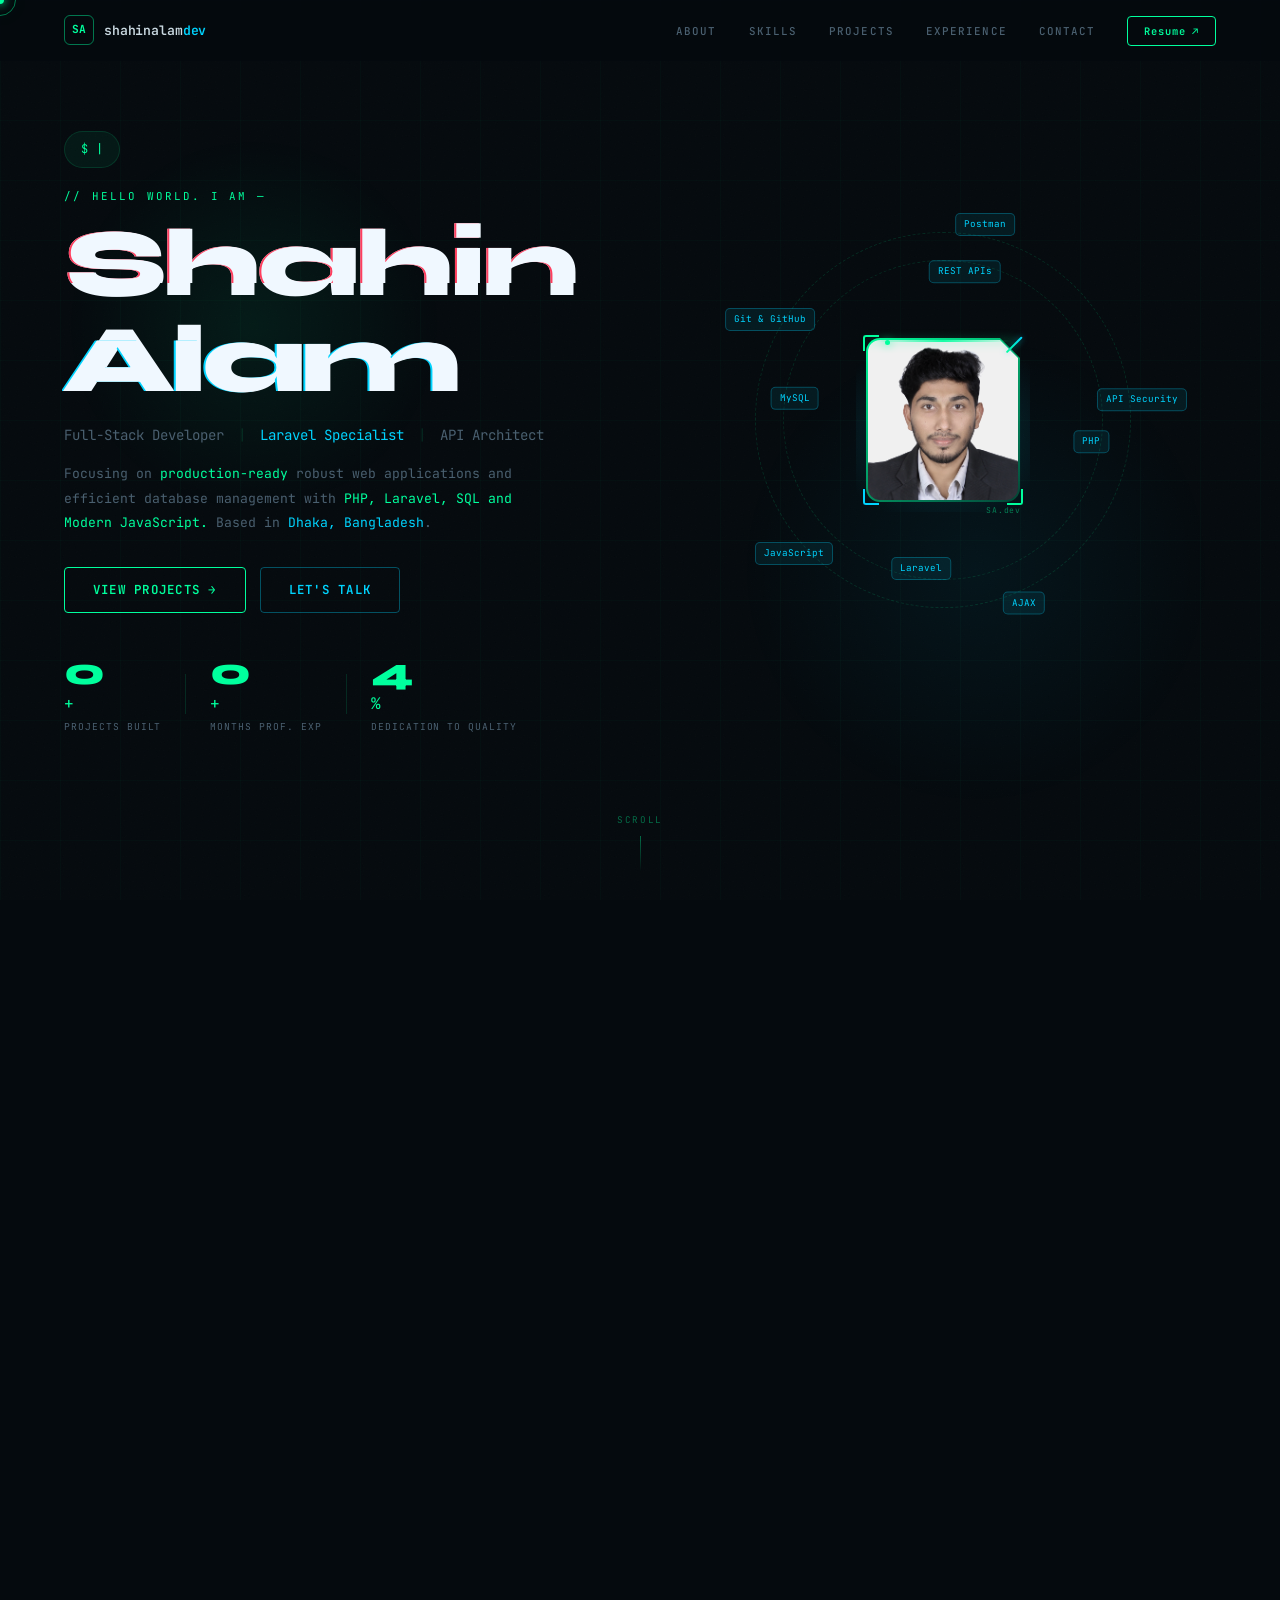
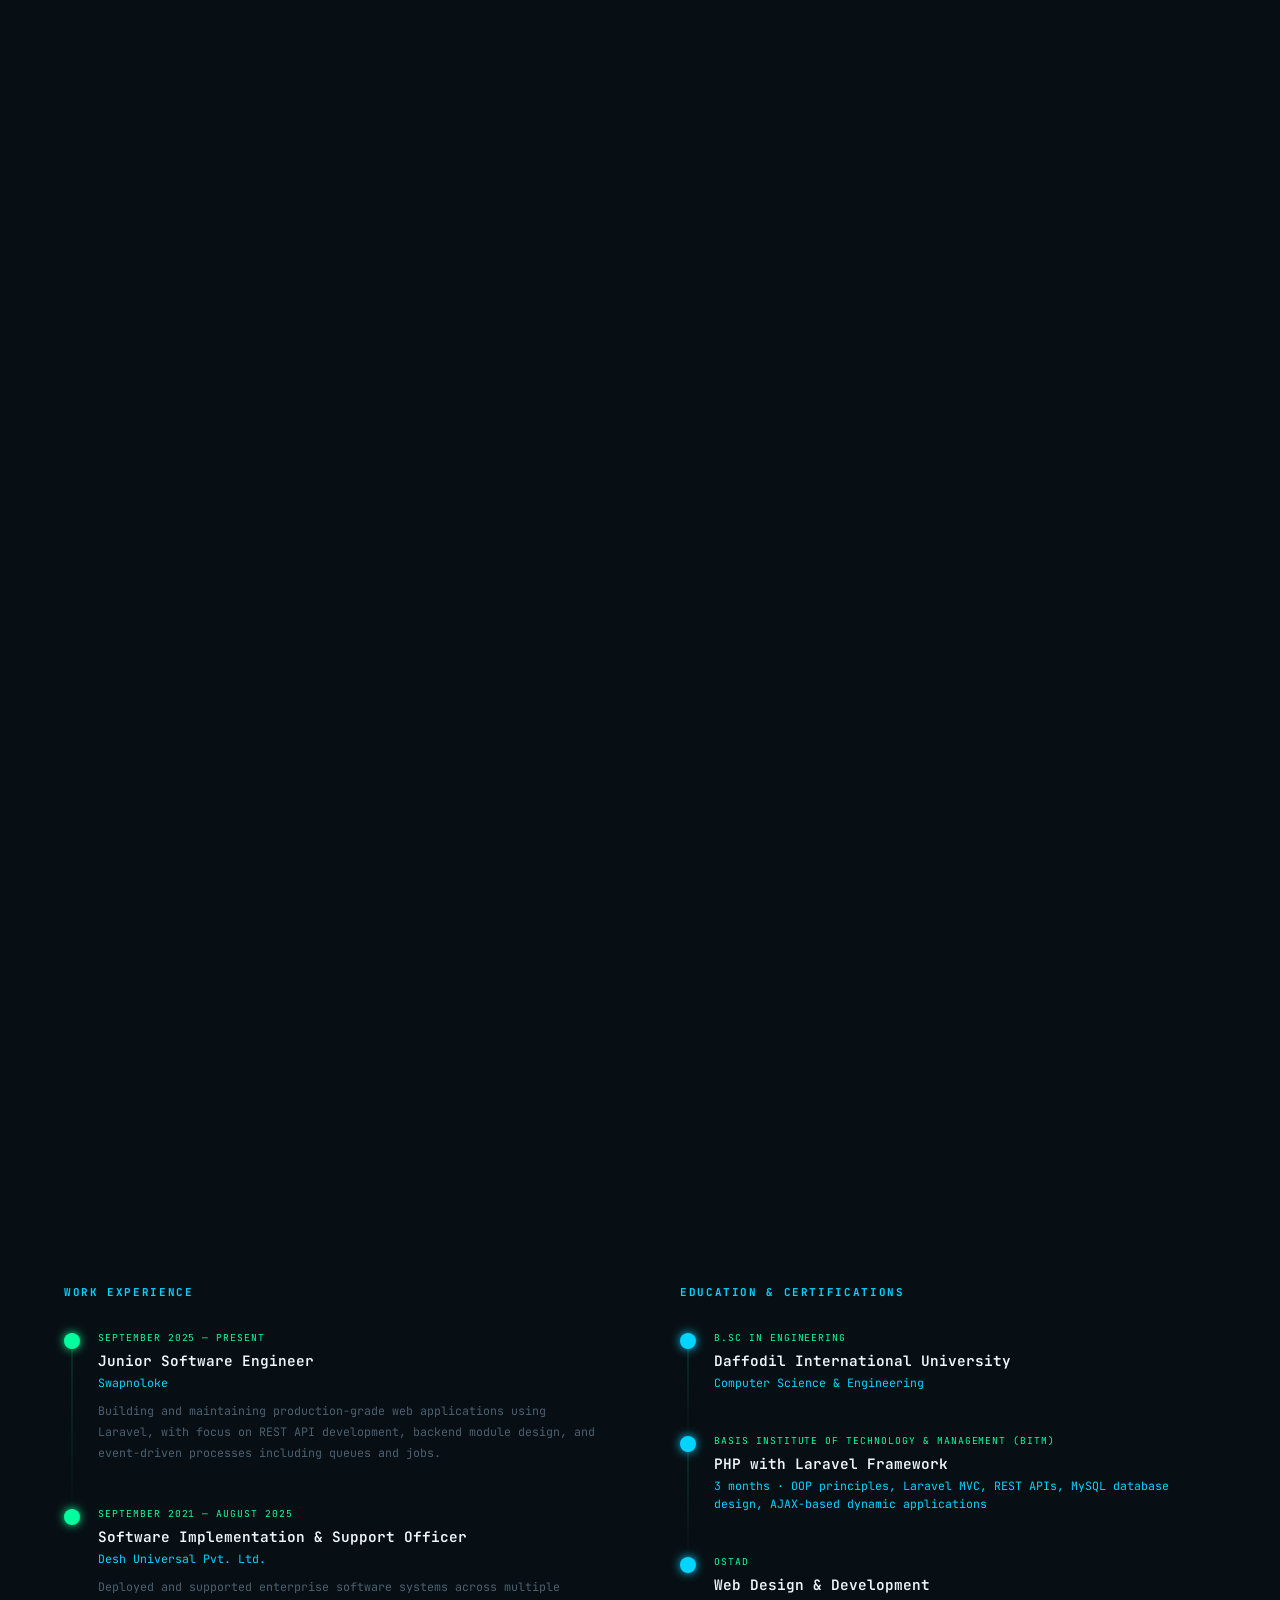
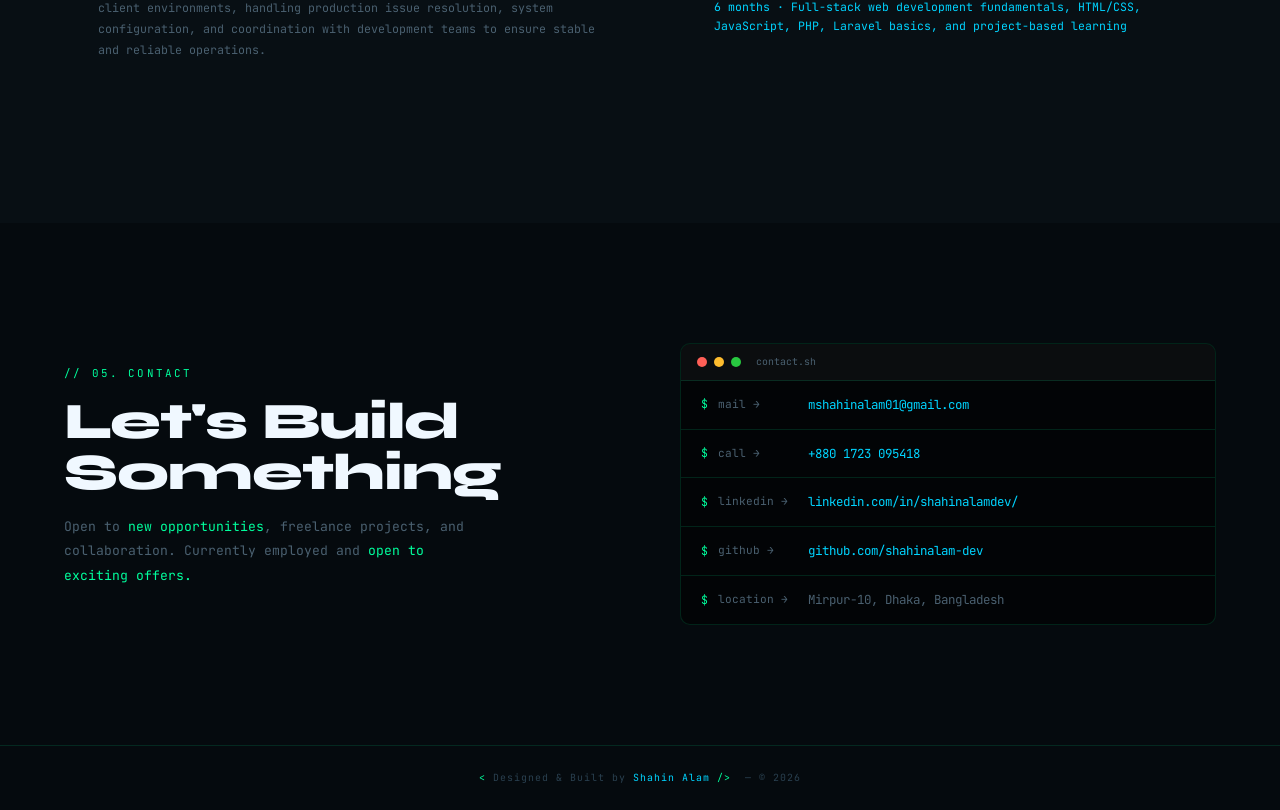
==== commit bd1d5d70: "Update index.html" ====
--- a/index.html
+++ b/index.html
@@ -259,7 +259,7 @@
         <!-- Bio -->
         <div class="about-text">
           <p class="eyebrow reveal">// 01. about_me</p>
-          <h2 class="sec-title reveal">Who I Am</h2>
+          <h2 class="sec-title reveal">Who I Am</h2><br>
 
           <p class="body-text reveal">
             I'm a <span class="g">Full-Stack Software Developer</span> with hands-on
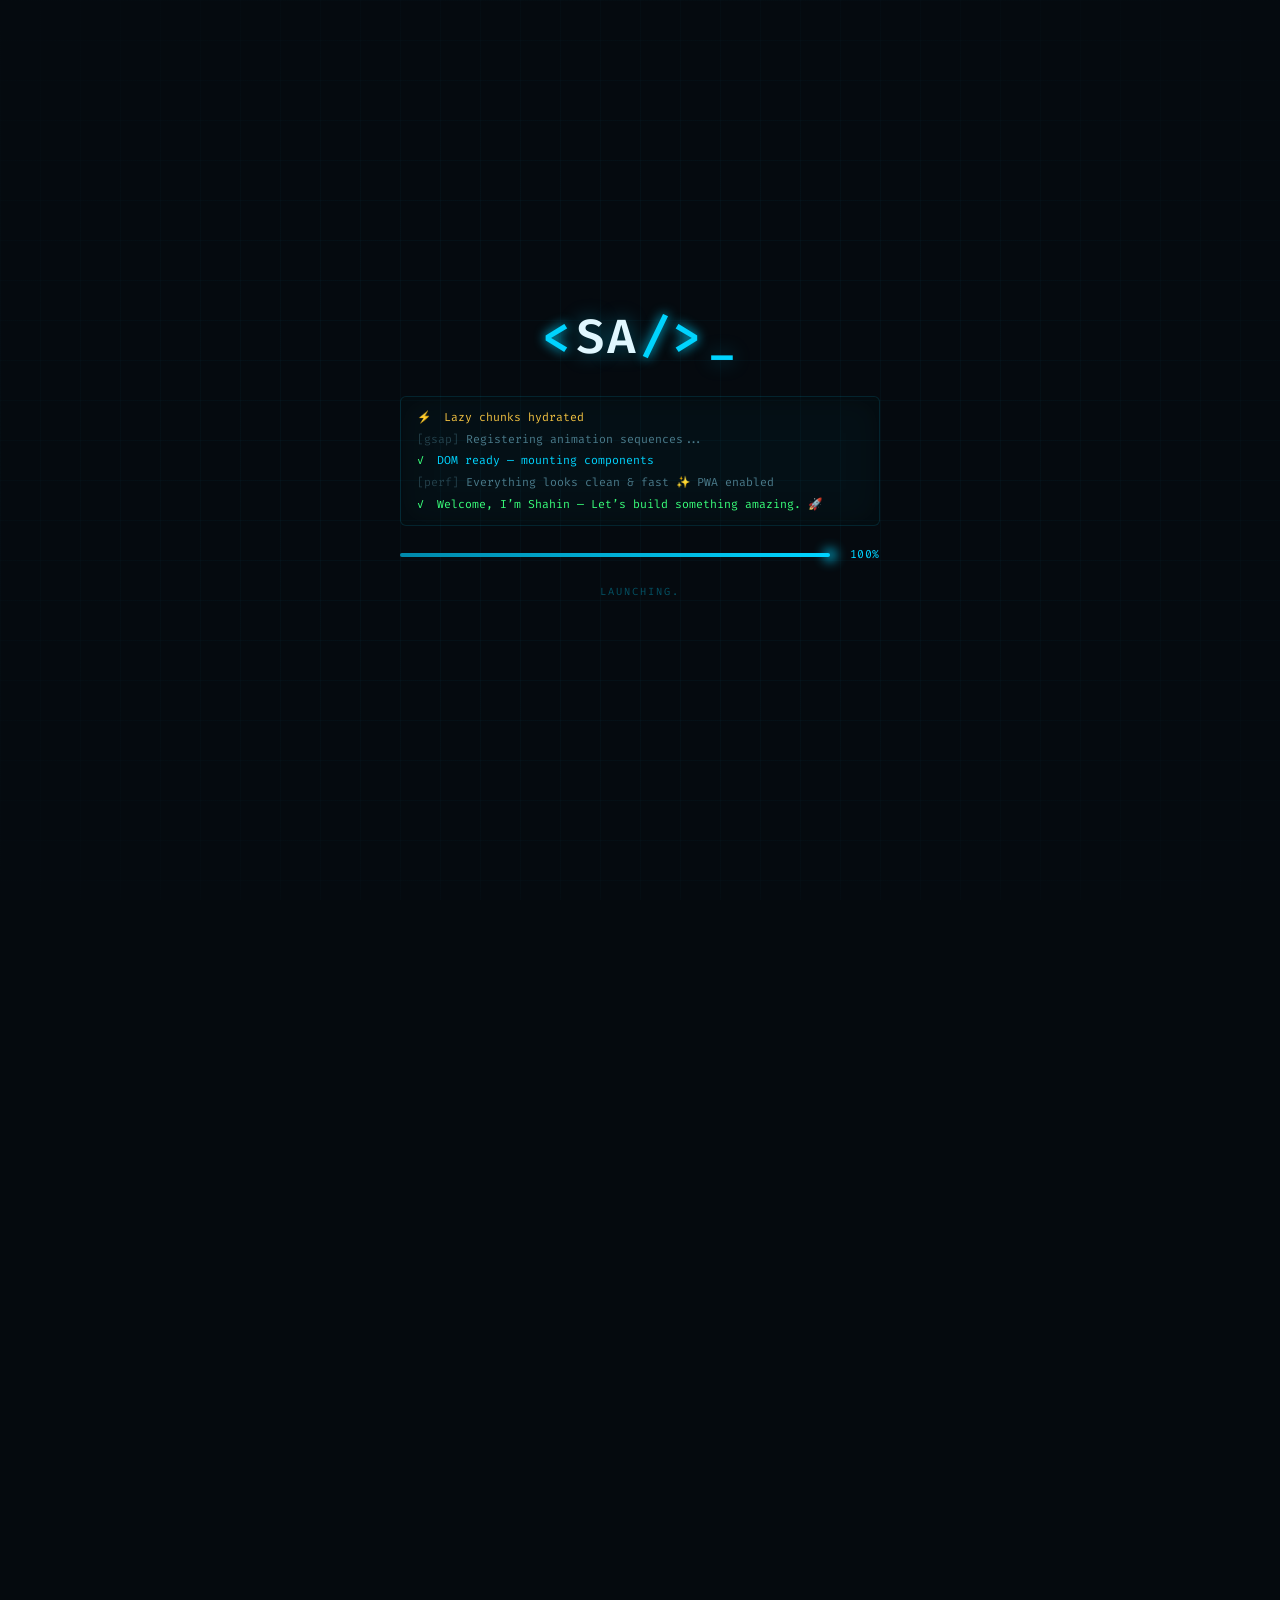
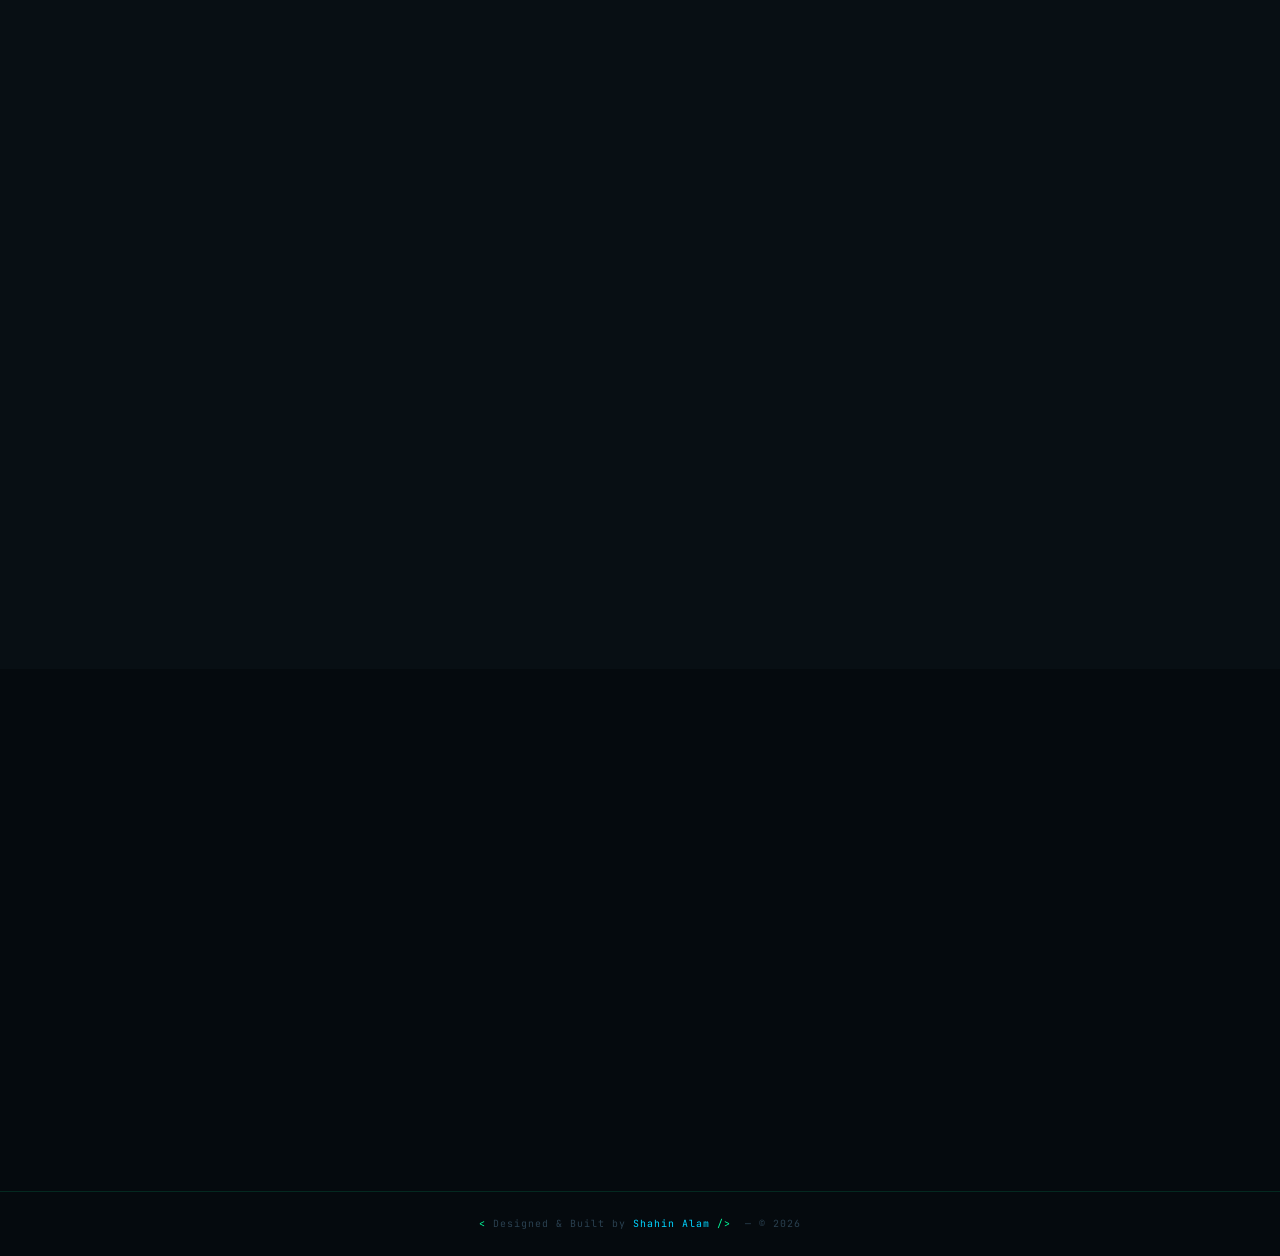
==== commit 536470a8: "Update index.html" ====
--- a/index.html
+++ b/index.html
@@ -187,7 +187,7 @@
           <span class="pipe">|</span>
           <span class="c">Laravel Specialist</span>
           <span class="pipe">|</span>
-          API Architect
+          API Developer
         </p>
 
         <p class="hero-desc reveal">
@@ -273,8 +273,7 @@
             In production projects, I've built and maintained
             <span class="g">REST APIs and data-driven backend systems</span> —
             handling complex business logic, optimizing database queries with
-            <span class="c">MySQL</span>, and collaborating on full-stack features
-            using <span class="c">Vue.js</span>.
+            <span class="c">MySQL</span>.
           </p>
 
           <p class="body-text reveal">
@@ -407,7 +406,7 @@
             <span class="sk-tag primary">MySQL</span>
             <span class="sk-tag primary">Eloquent ORM</span>
             <span class="sk-tag primary">Indexing</span>
-            <span class="sk-tag primary">Quiry Builder</span>
+            <span class="sk-tag primary">Query Builder</span>
             <span class="sk-tag primary">Query Optimization</span>
             <span class="sk-tag primary">Migrations</span>
             <span class="sk-tag primary">Relationships</span>
@@ -657,8 +656,34 @@
           </div>
         </div>
 
-      </div>
-
+        <!-- 4 -->
+        <div class="proj-card reveal tilt-card">
+          <div class="proj-header">
+            <span class="proj-type yellow">AVSSO</span>
+            <span class="proj-icon">🔐</span>
+          </div>
+          <h3 class="proj-name">
+            Ansar VDP Single Sign-On
+            <span class="badge badge-soft">Team Contribution</span>
+          </h3>
+          <p class="proj-desc">
+            Developed backend logic for personnel (guard) data processing, including
+            attendance and leave management with structured validation and business rules.
+            Built optimized reporting features using efficient database queries and data aggregation.
+          </p>
+          <div class="proj-tags">
+            <span class="tag-xs">PHP</span>
+            <span class="tag-xs">Laravel</span>
+            <span class="tag-xs">MySQL</span>
+            <span class="tag-xs">JavaScript</span>
+            <span class="tag-xs">Middleware</span>
+            <span class="tag-xs">Role wise Authentication</span>
+            <span class="tag-xs">AJAX</span>
+            <span class="tag-xs">Query Optimization</span>
+          </div>
+        </div>
+        
+      </div>
 
       <!-- ============================= -->
       <!-- 💡 Personal Projects -->
@@ -684,7 +709,7 @@
             <span class="tag-xs">Laravel</span>
             <span class="tag-xs">PHP</span>
             <span class="tag-xs">MySQL</span>
-            <span class="tag-xs">Eloquent/Quiry Builder</span>
+            <span class="tag-xs">Eloquent/Query Builder</span>
             <span class="tag-xs">REST API</span>
             <span class="tag-xs">Authentication</span>
             <span class="tag-xs">JavaScript</span>
@@ -711,7 +736,7 @@
             <span class="tag-xs">PHP</span>
             <span class="tag-xs">Laravel</span>
             <span class="tag-xs">MySQL</span>
-            <span class="tag-xs">Eloquent/Quiry Builder</span>
+            <span class="tag-xs">Eloquent/Query Builder</span>
             <span class="tag-xs">REST API</span>
             <span class="tag-xs">Authentication</span>
             <span class="tag-xs">JavaScript</span>
@@ -737,7 +762,7 @@
             <span class="tag-xs">Laravel</span>
             <span class="tag-xs">PHP</span>
             <span class="tag-xs">MySQL</span>
-            <span class="tag-xs">Eloquent/Quiry Builder</span>
+            <span class="tag-xs">Eloquent/Query Builder</span>
             <span class="tag-xs">REST API</span>
             <span class="tag-xs">Authentication</span>
             <span class="tag-xs">JavaScript</span>
@@ -763,7 +788,7 @@
             <span class="tag-xs">Laravel</span>
             <span class="tag-xs">PHP</span>
             <span class="tag-xs">MySQL</span>
-            <span class="tag-xs">Eloquent/Quiry Builder</span>
+            <span class="tag-xs">Eloquent/Query Builder</span>
             <span class="tag-xs">Authentication</span>
             <span class="tag-xs">REST API</span>
             <span class="tag-xs">JavaScript</span>
@@ -789,7 +814,7 @@
             <span class="tag-xs">Laravel</span>
             <span class="tag-xs">PHP</span>
             <span class="tag-xs">MySQL</span>
-            <span class="tag-xs">Eloquent/Quiry Builder</span>
+            <span class="tag-xs">Eloquent/Query Builder</span>
             <span class="tag-xs">Authentication</span>
             <span class="tag-xs">REST API</span>
             <span class="tag-xs">JavaScript</span>
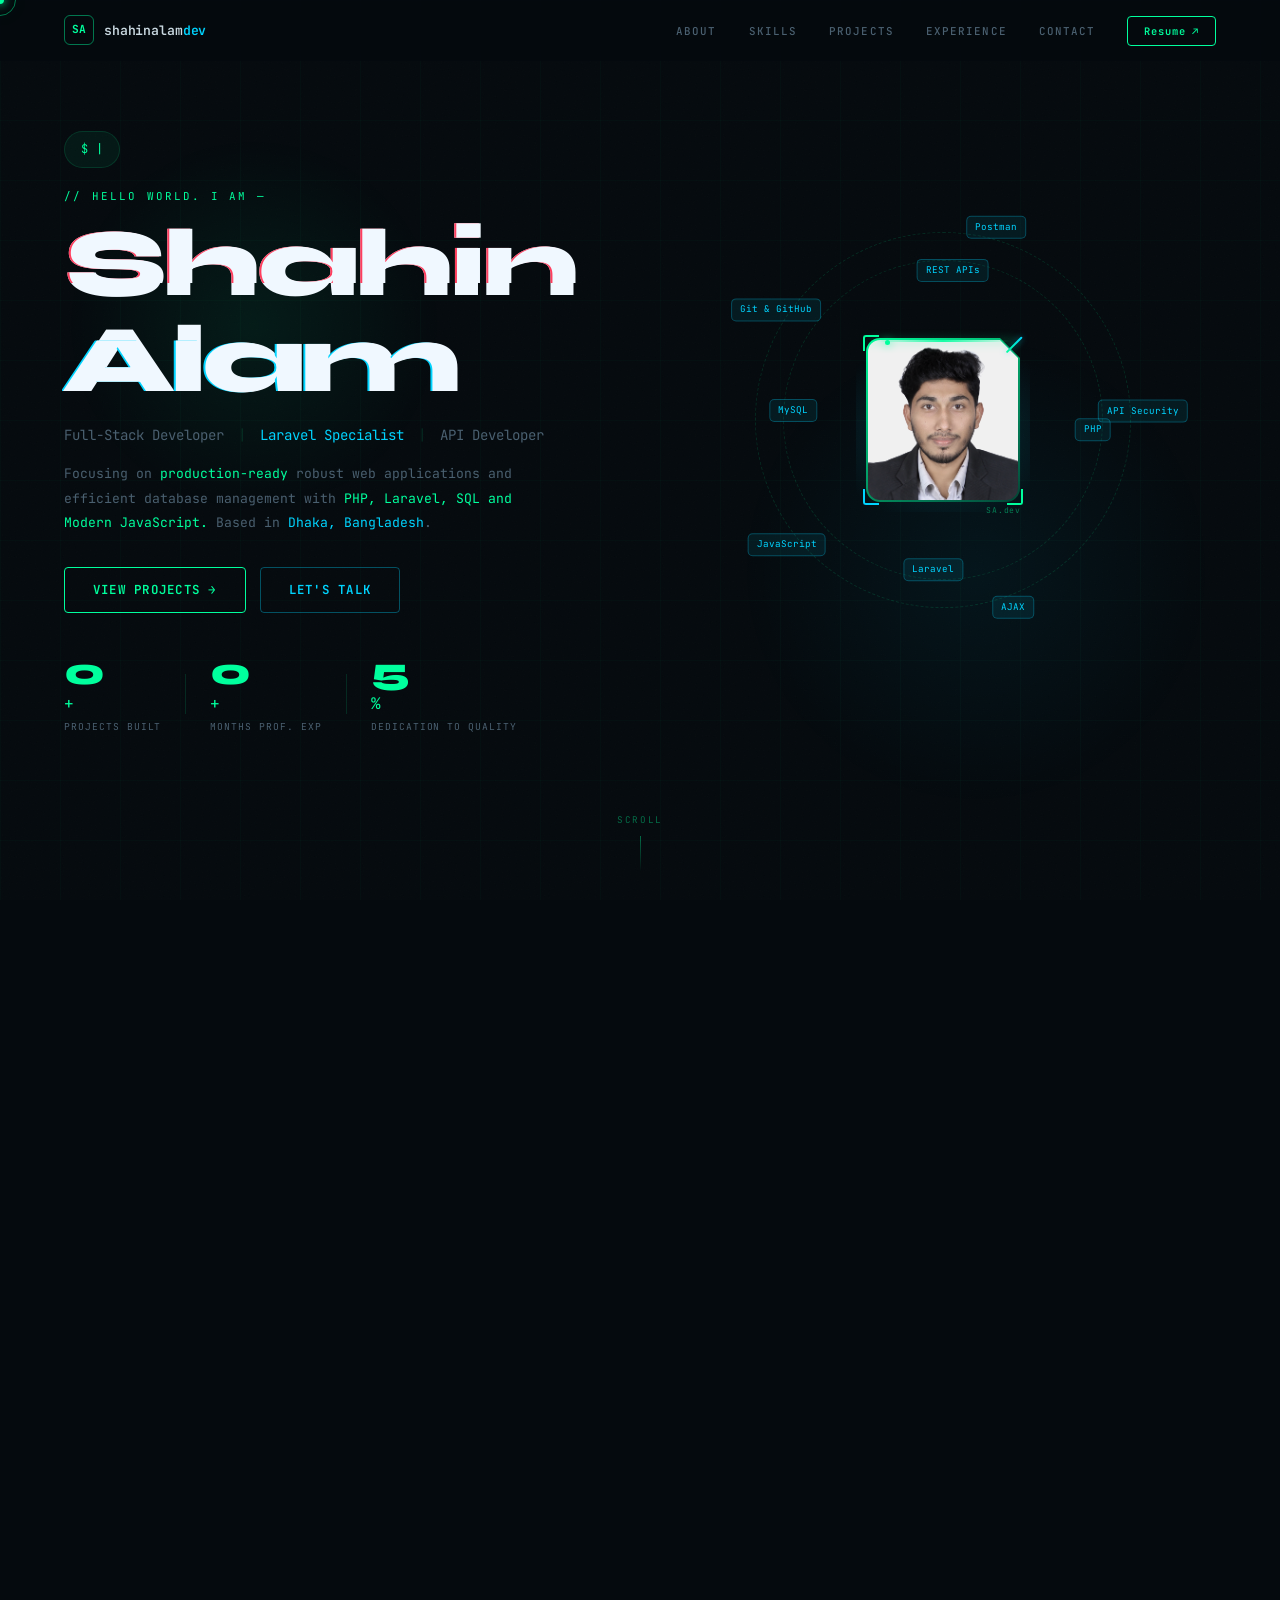
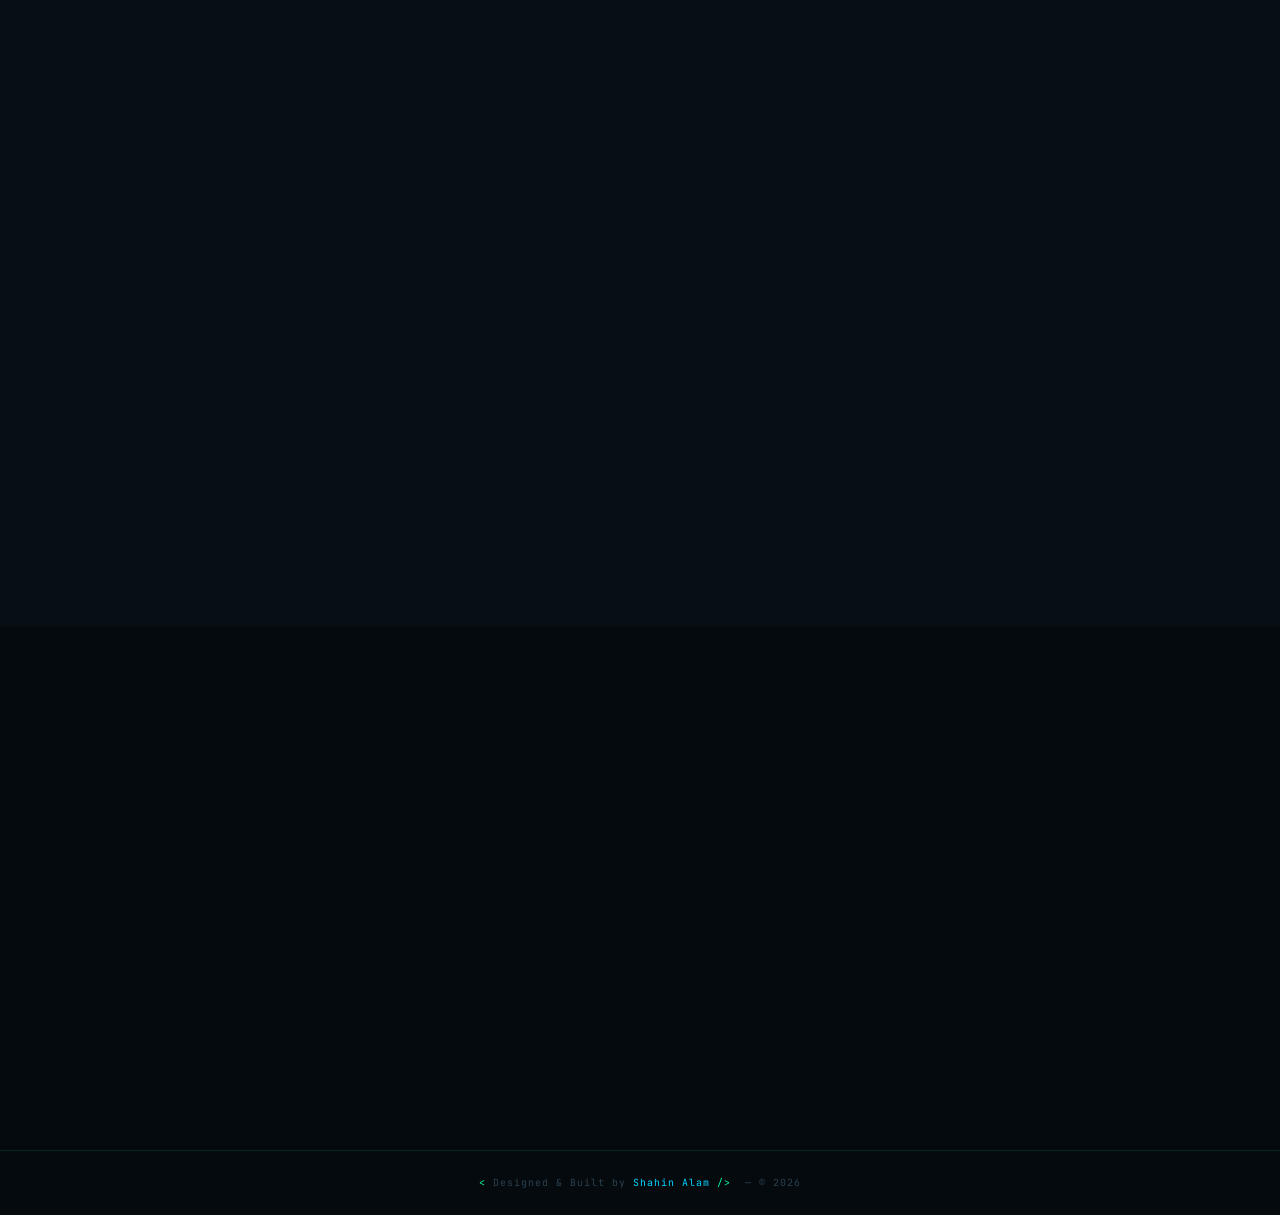
==== commit 92ab1e5d: "Update index.html" ====
--- a/index.html
+++ b/index.html
@@ -667,9 +667,9 @@
             <span class="badge badge-soft">Team Contribution</span>
           </h3>
           <p class="proj-desc">
-            Developed backend logic for personnel (guard) data processing, including
-            attendance and leave management with structured validation and business rules.
-            Built optimized reporting features using efficient database queries and data aggregation.
+            Developed backend logic for guard data processing, attendance and leave management
+            with structured validation. Built optimized reporting features using efficient
+            database queries and data aggregation.
           </p>
           <div class="proj-tags">
             <span class="tag-xs">PHP</span>
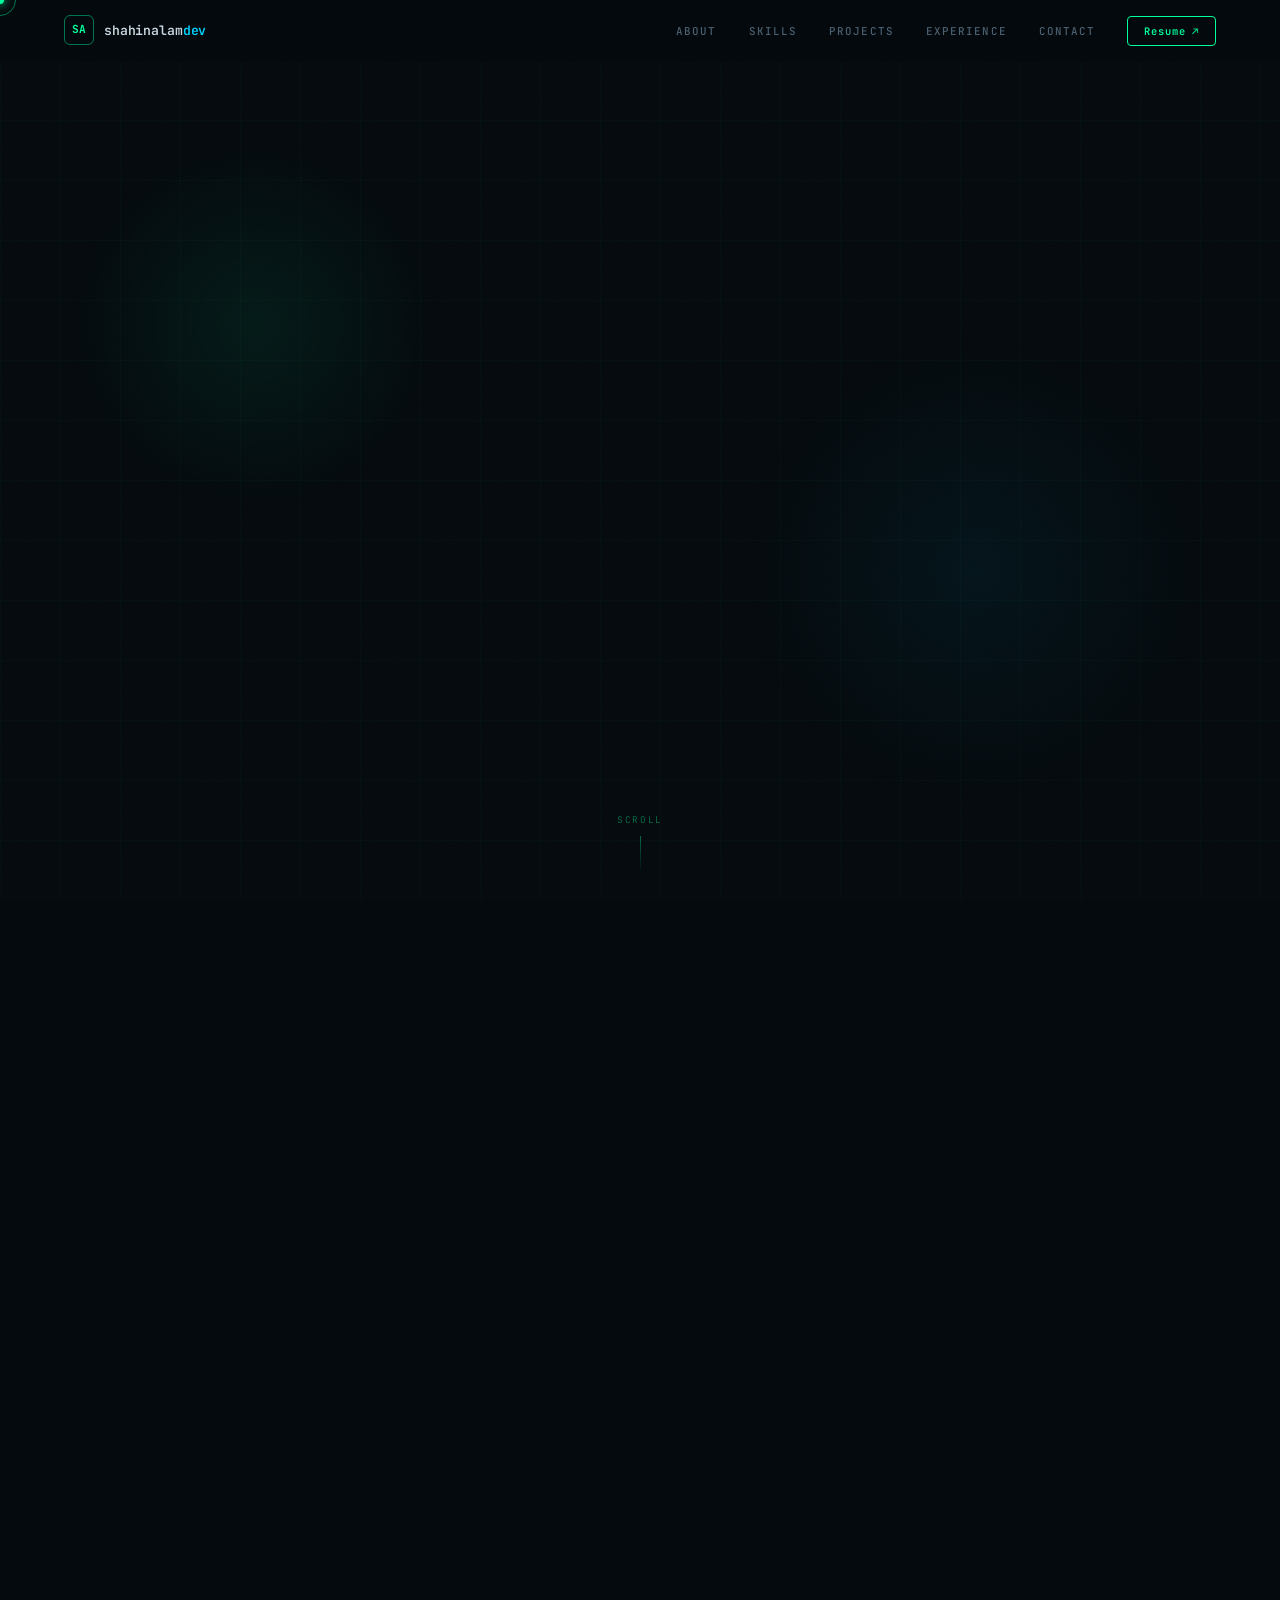
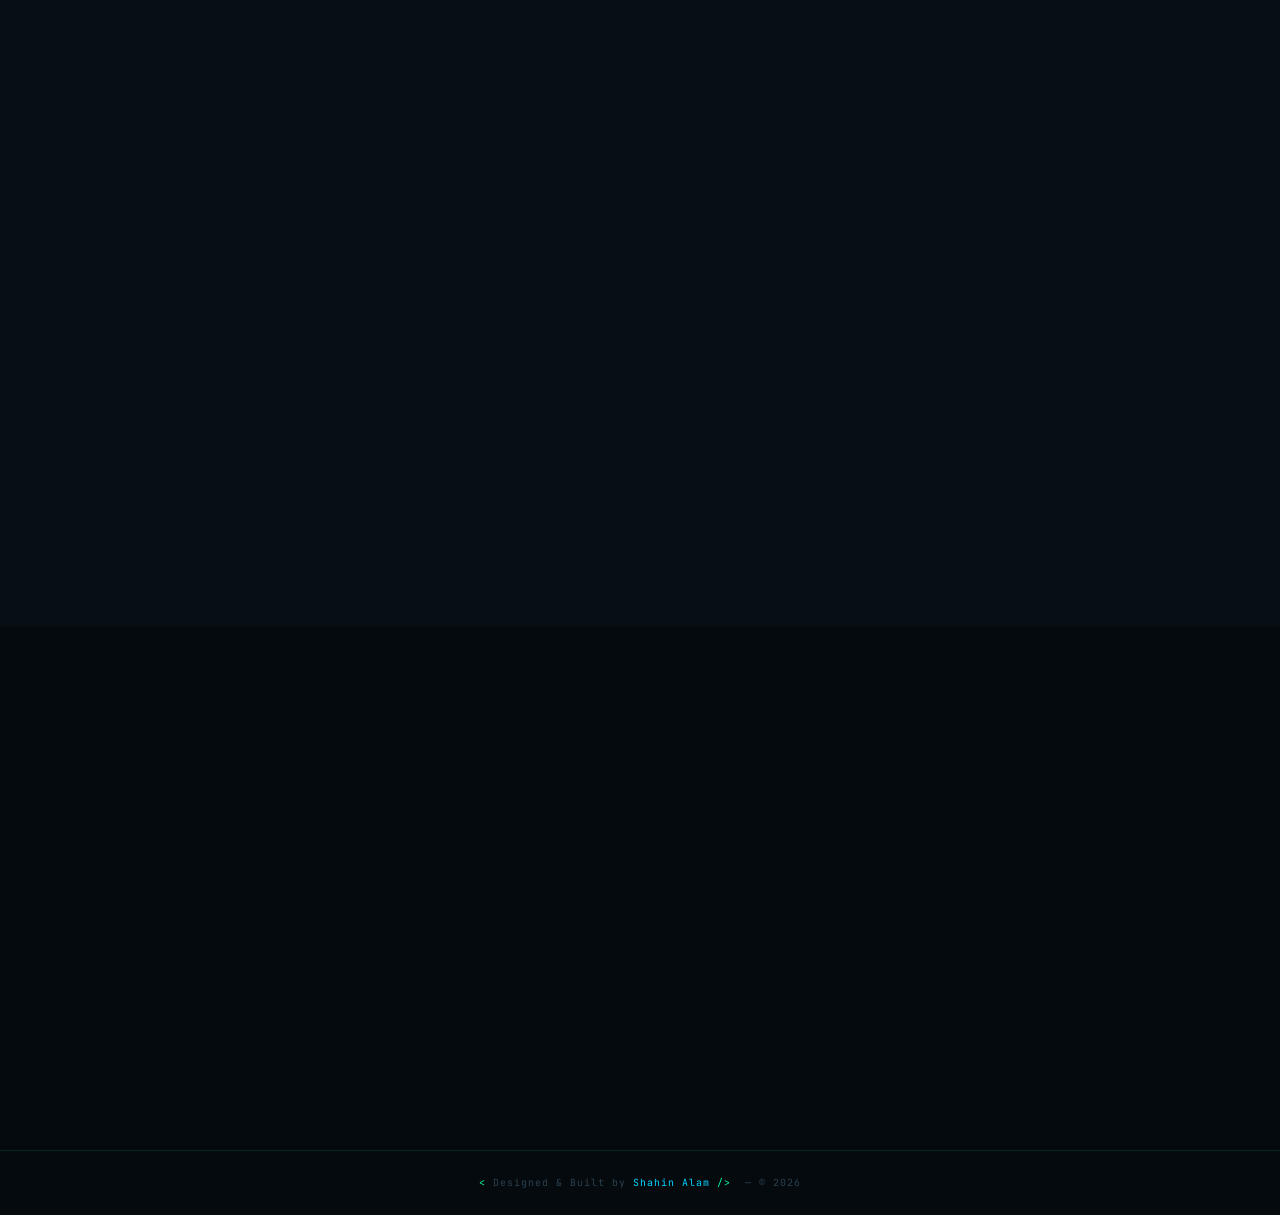
==== commit 15f846e0: "Update index.html" ====
--- a/index.html
+++ b/index.html
@@ -133,7 +133,7 @@
         <li><a href="#experience" class="nav-link" data-sec="experience">Experience</a></li>
         <li><a href="#contact" class="nav-link" data-sec="contact">Contact</a></li>
         <li>
-          <a href="https://drive.google.com/uc?export=download&id=1e-uwMZ0R8gb5hT9TthOa2jjuihyy3IFb" class="btn-resume"
+          <a href="https://drive.google.com/uc?export=download&id=1SlwEowdeMNRSRdfaf9VWhvwLEnssrZs_" class="btn-resume"
             target="_blank" rel="noopener">
             Resume ↗
           </a>
@@ -283,7 +283,7 @@
             not just in theory.
           </p>
 
-          <a href="https://drive.google.com/uc?export=download&id=1e-uwMZ0R8gb5hT9TthOa2jjuihyy3IFb"
+          <a href="https://drive.google.com/uc?export=download&id=1SlwEowdeMNRSRdfaf9VWhvwLEnssrZs_"
             class="btn-primary magnetic reveal" target="_blank" rel="noopener"
             style="display:inline-flex;margin-top:8px;">
             Download Resume ↓
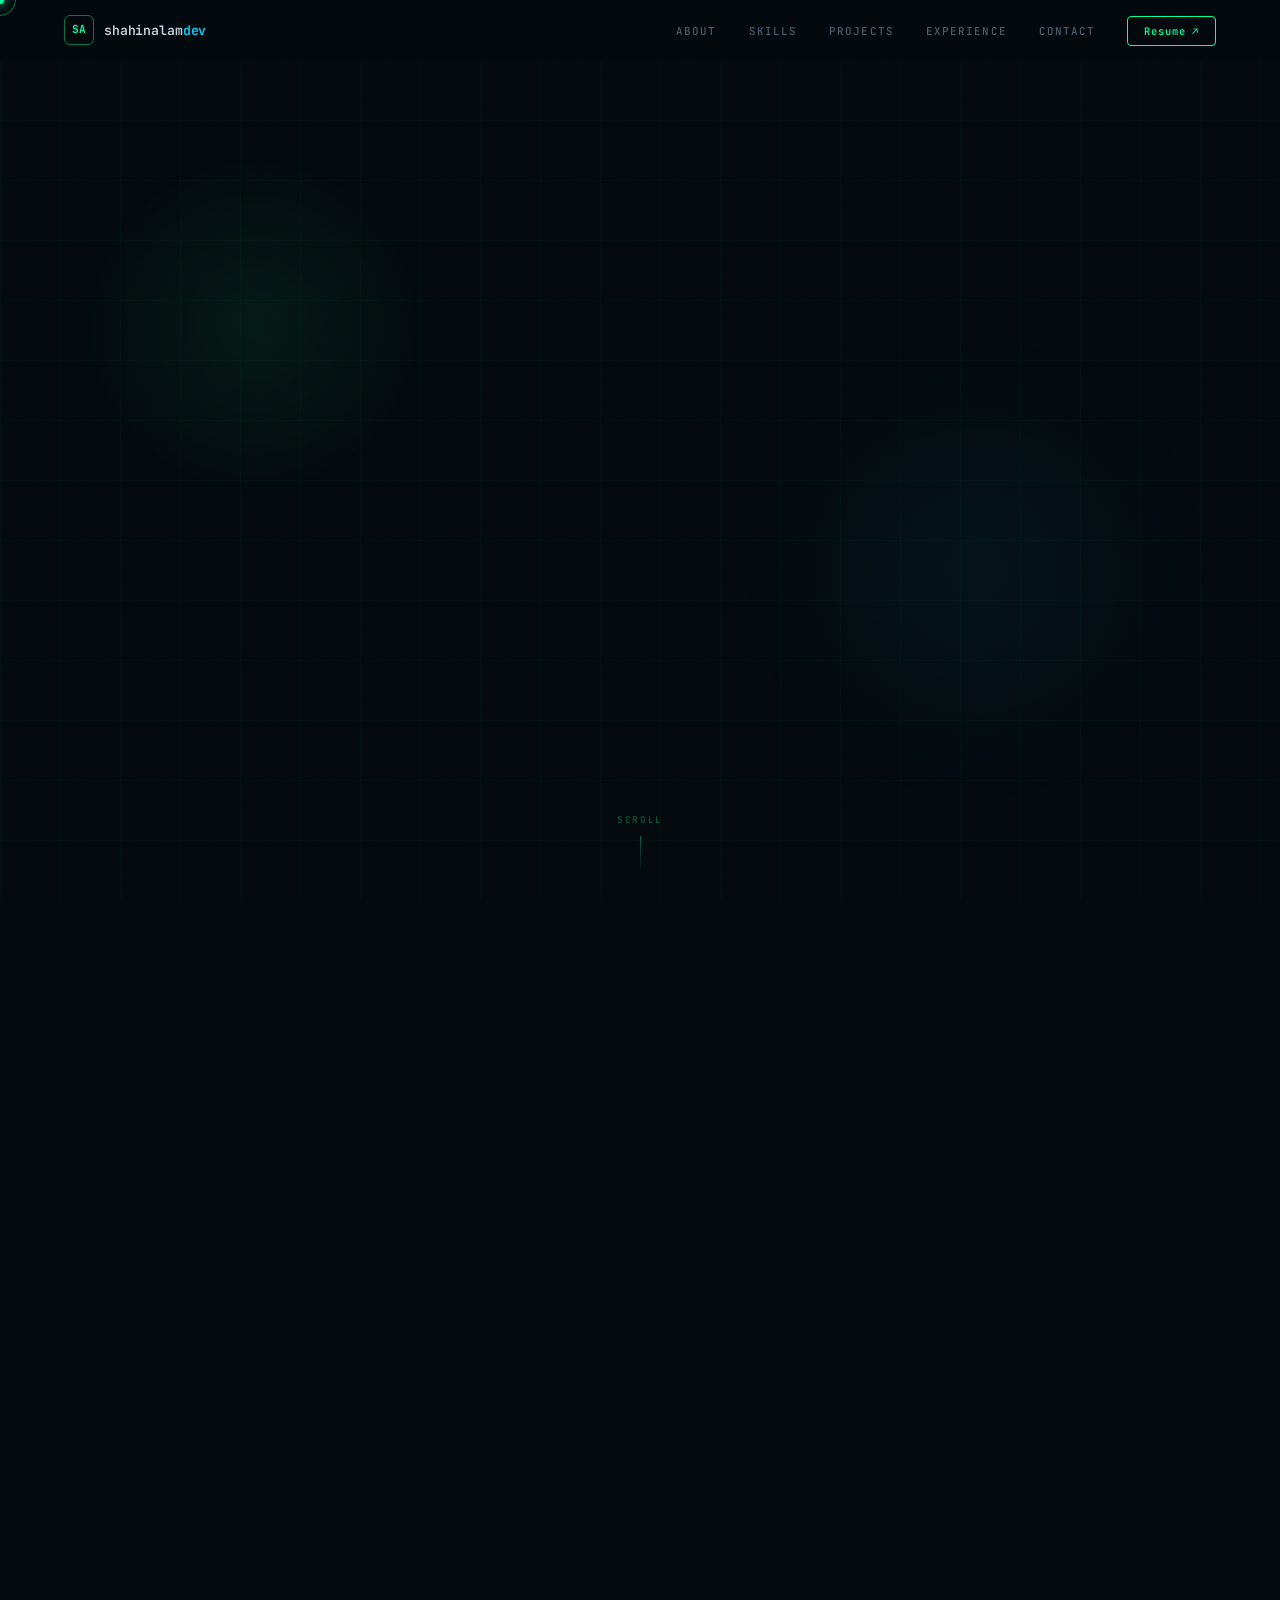
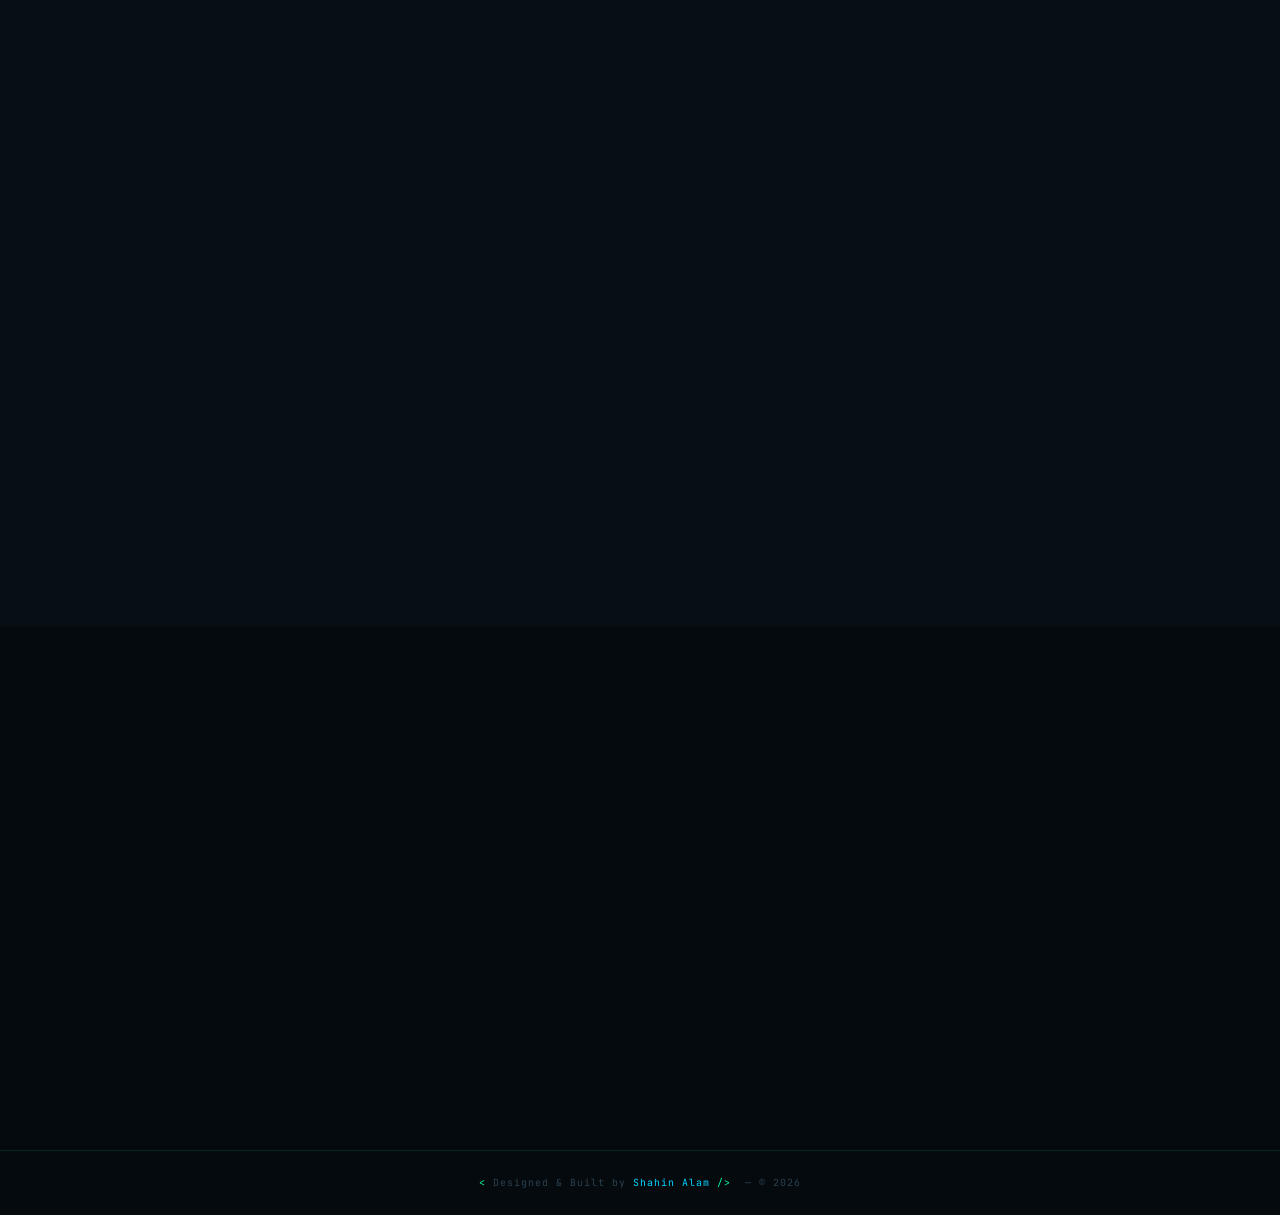
==== commit 979ab735: "Update index.html" ====
--- a/index.html
+++ b/index.html
@@ -153,8 +153,8 @@
       <a href="#projects" class="mobile-link">Projects</a>
       <a href="#experience" class="mobile-link">Experience</a>
       <a href="#contact" class="mobile-link">Contact</a>
-      <a href="https://drive.google.com/uc?export=download&id=1e-uwMZ0R8gb5hT9TthOa2jjuihyy3IFb" class="btn-resume"
-        target="_blank" rel="noopener" style="width:fit-content">
+      <a href="https://drive.google.com/uc?export=download&id=1SlwEowdeMNRSRdfaf9VWhvwLEnssrZs_" class="btn-resume"
+        target="_blank" rel="noopener">
         Resume ↗
       </a>
     </div>
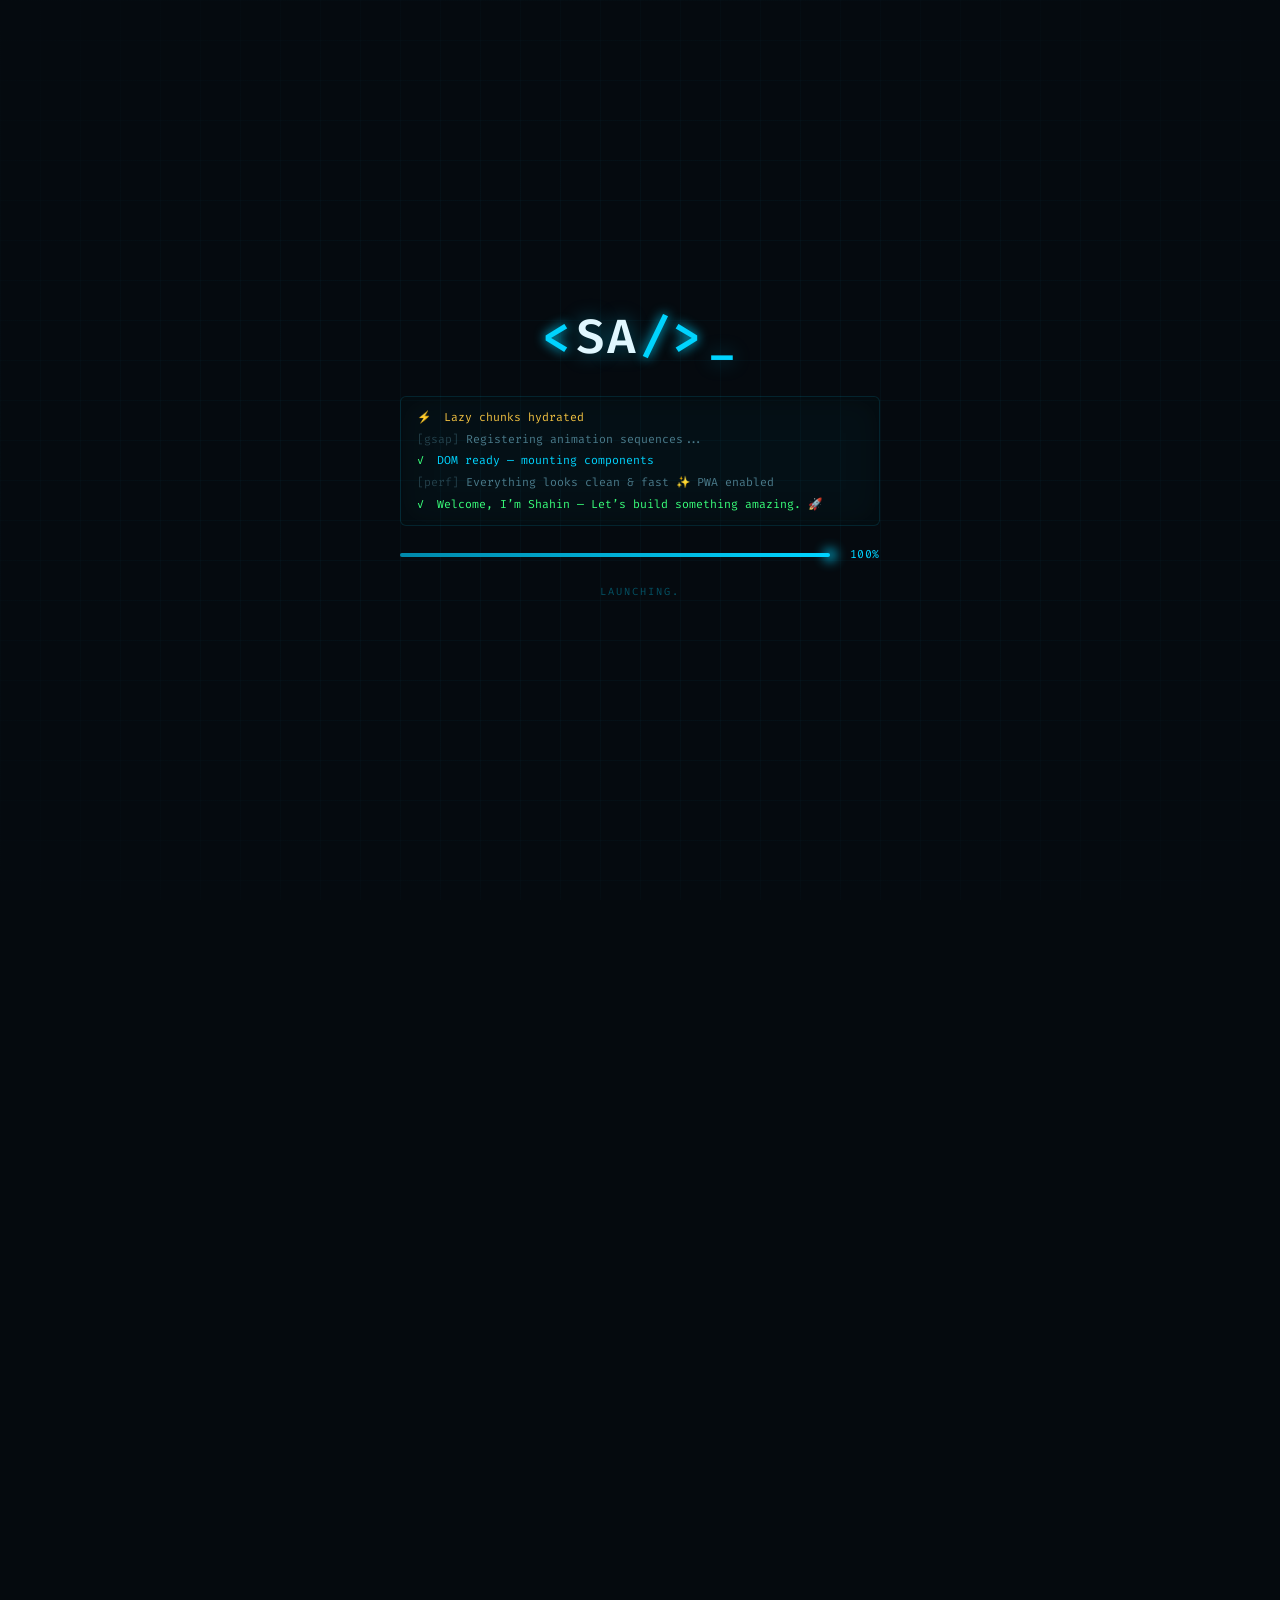
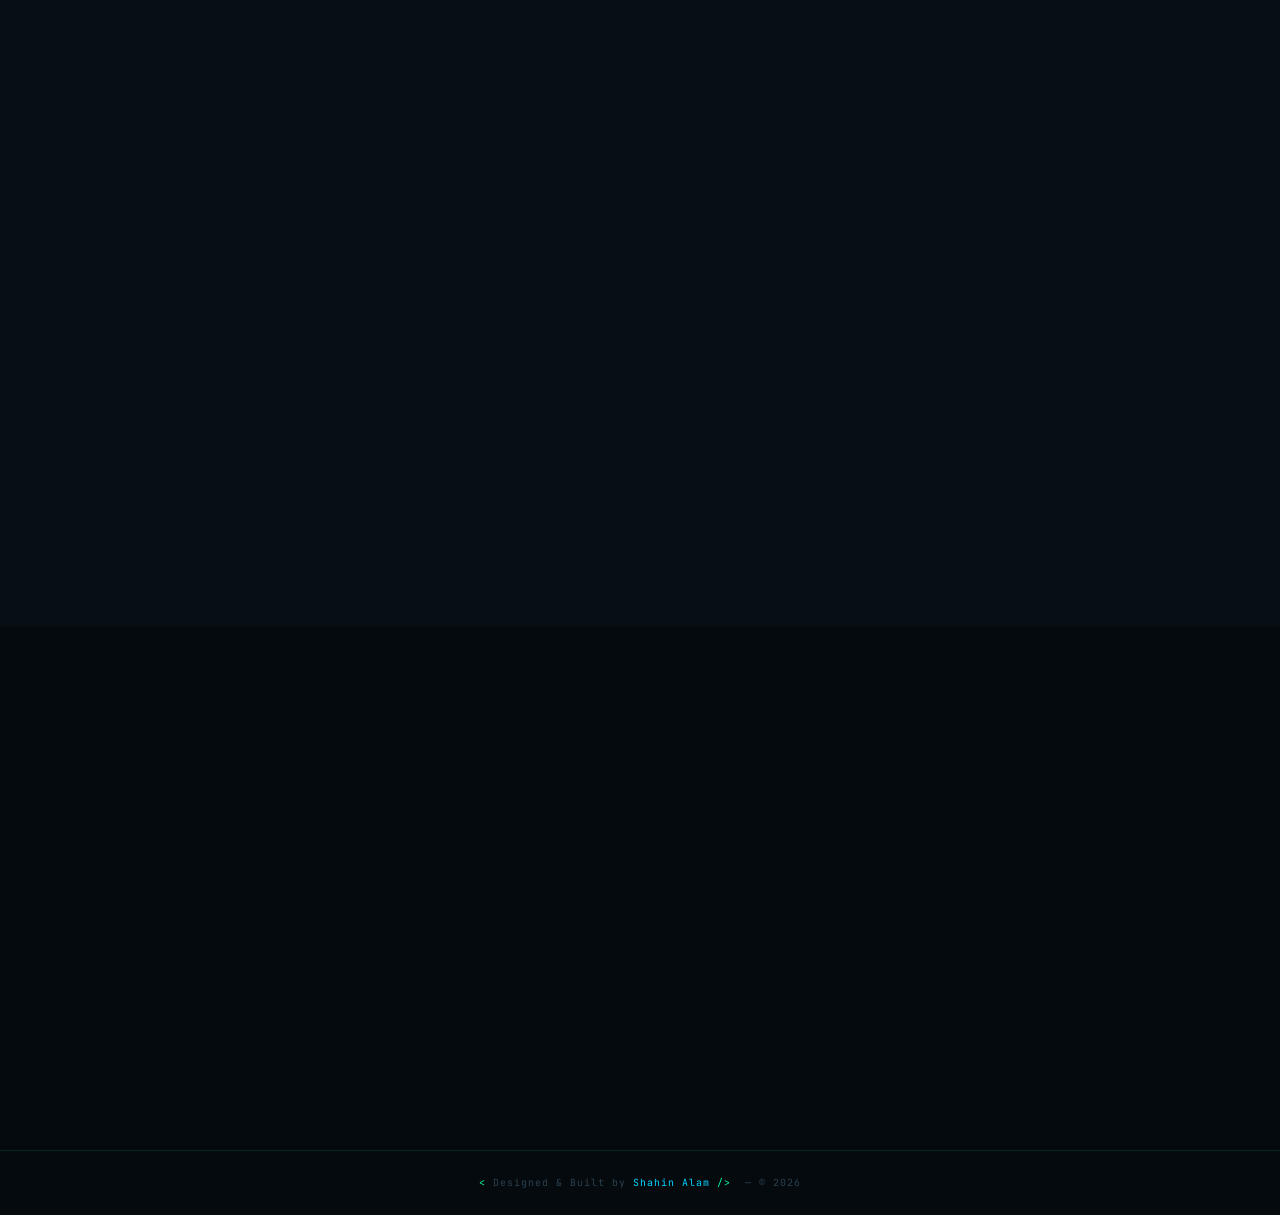
==== commit 01c77700: "Update index.html" ====
--- a/index.html
+++ b/index.html
@@ -133,9 +133,9 @@
         <li><a href="#experience" class="nav-link" data-sec="experience">Experience</a></li>
         <li><a href="#contact" class="nav-link" data-sec="contact">Contact</a></li>
         <li>
-          <a href="https://drive.google.com/uc?export=download&id=1SlwEowdeMNRSRdfaf9VWhvwLEnssrZs_" class="btn-resume"
-            target="_blank" rel="noopener">
-            Resume ↗
+          <a href="https://drive.google.com/uc?export=download&id=1k1Uvd1VpUvBz4GPbzFU9CTyyg7DzLoo9" class="btn-resume"
+              target="_blank" rel="noopener">
+              Resume ↗
           </a>
         </li>
       </ul>
@@ -153,9 +153,9 @@
       <a href="#projects" class="mobile-link">Projects</a>
       <a href="#experience" class="mobile-link">Experience</a>
       <a href="#contact" class="mobile-link">Contact</a>
-      <a href="https://drive.google.com/uc?export=download&id=1SlwEowdeMNRSRdfaf9VWhvwLEnssrZs_" class="btn-resume"
-        target="_blank" rel="noopener">
-        Resume ↗
+      <a href="https://drive.google.com/uc?export=download&id=1k1Uvd1VpUvBz4GPbzFU9CTyyg7DzLoo9" class="btn-resume"
+          target="_blank" rel="noopener">
+          Resume ↗
       </a>
     </div>
   </nav>
@@ -283,7 +283,7 @@
             not just in theory.
           </p>
 
-          <a href="https://drive.google.com/uc?export=download&id=1SlwEowdeMNRSRdfaf9VWhvwLEnssrZs_"
+          <a href="https://drive.google.com/uc?export=download&id=1k1Uvd1VpUvBz4GPbzFU9CTyyg7DzLoo9"
             class="btn-primary magnetic reveal" target="_blank" rel="noopener"
             style="display:inline-flex;margin-top:8px;">
             Download Resume ↓
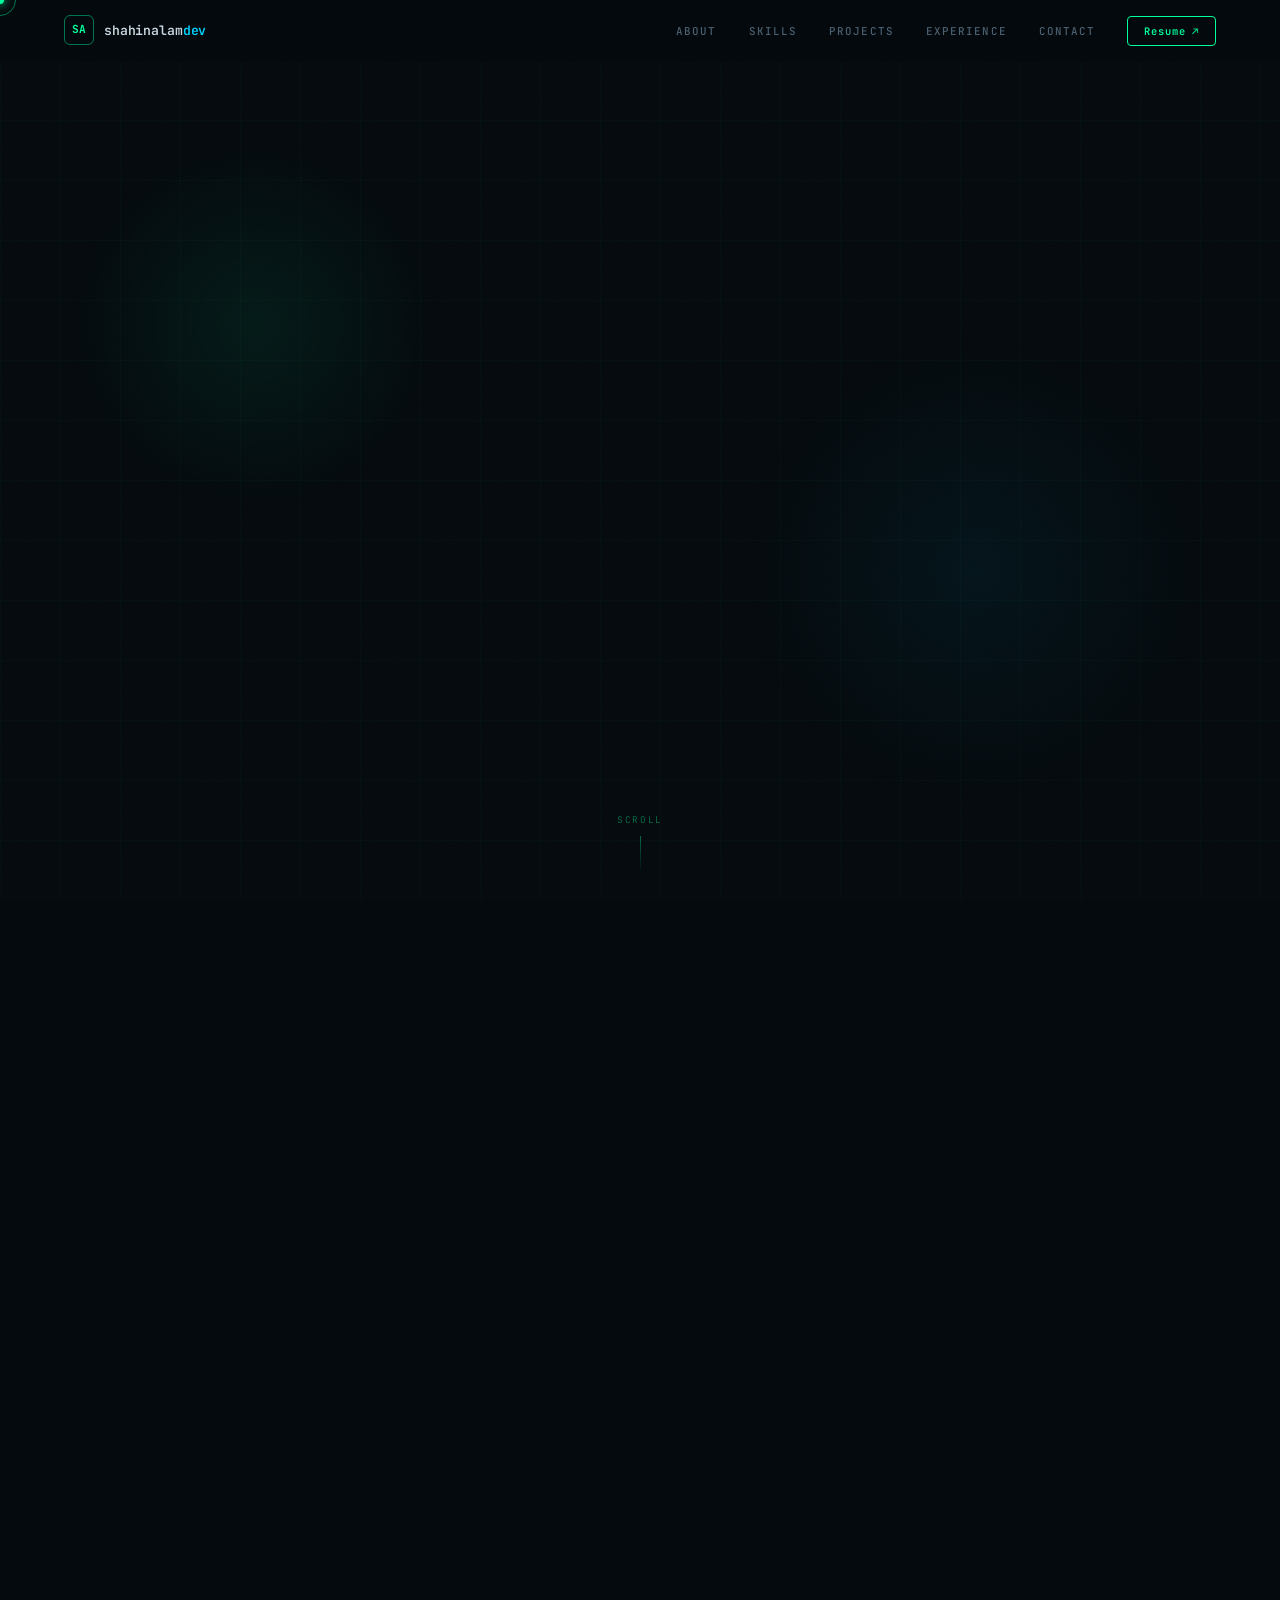
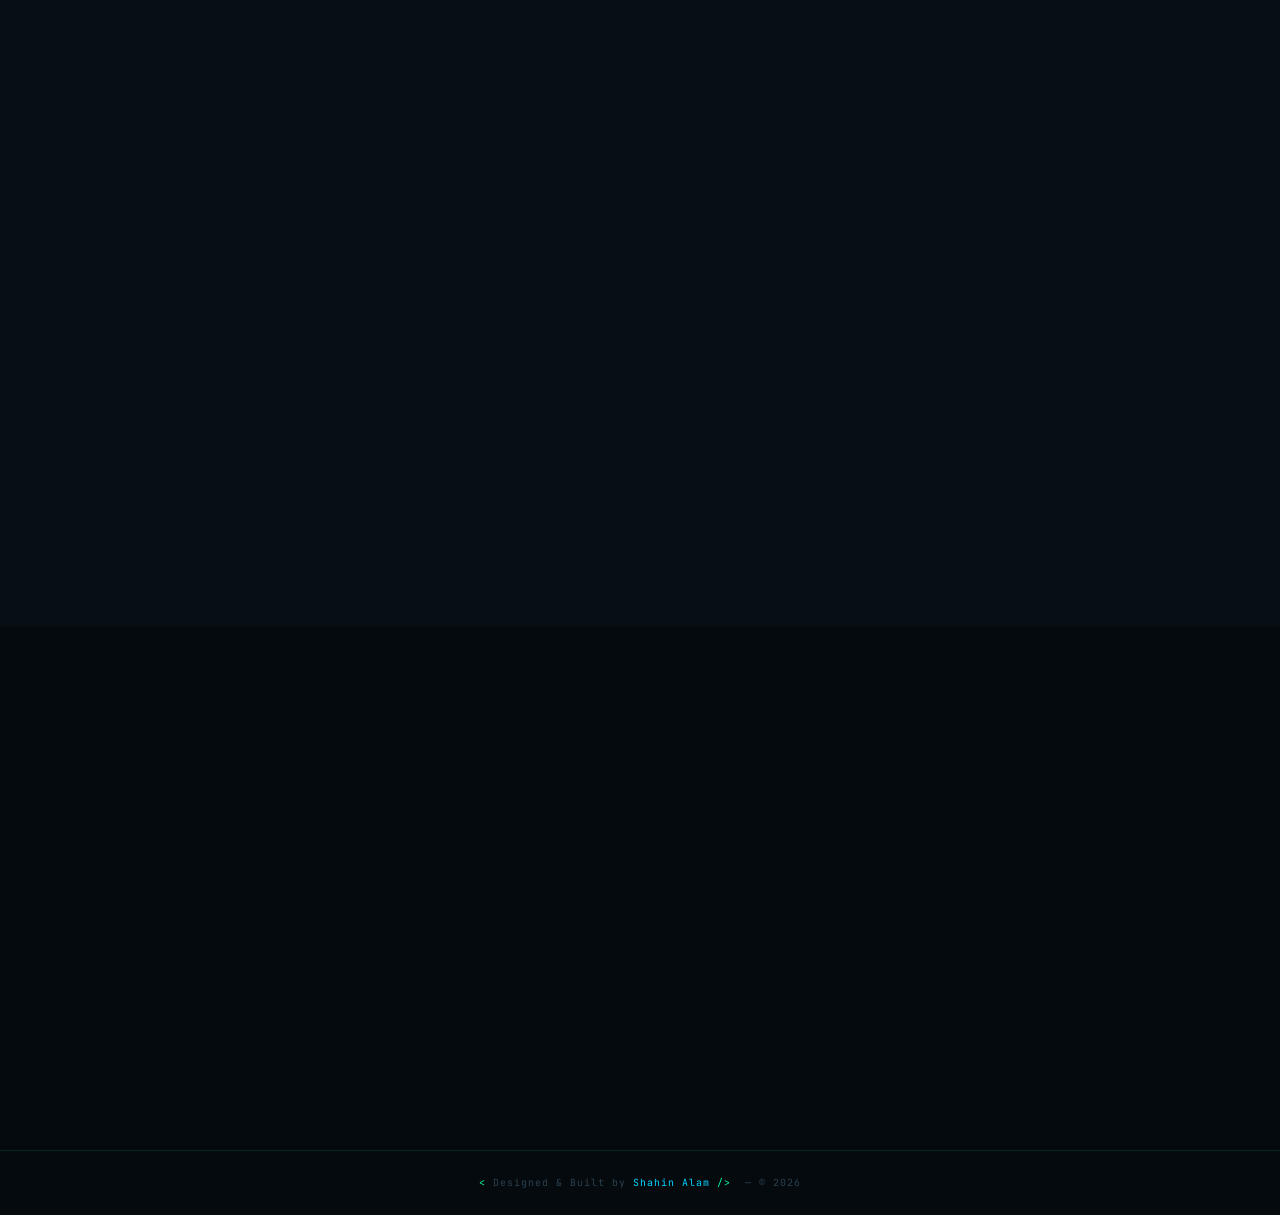
==== commit 09d08a42: "Update index.html" ====
--- a/index.html
+++ b/index.html
@@ -133,7 +133,7 @@
         <li><a href="#experience" class="nav-link" data-sec="experience">Experience</a></li>
         <li><a href="#contact" class="nav-link" data-sec="contact">Contact</a></li>
         <li>
-          <a href="https://drive.google.com/uc?export=download&id=1k1Uvd1VpUvBz4GPbzFU9CTyyg7DzLoo9" class="btn-resume"
+          <a href="https://drive.google.com/uc?export=download&id=1Mzdol4ibQ8wMV_qon02JznGgbV3LKrSY" class="btn-resume"
               target="_blank" rel="noopener">
               Resume ↗
           </a>
@@ -153,7 +153,7 @@
       <a href="#projects" class="mobile-link">Projects</a>
       <a href="#experience" class="mobile-link">Experience</a>
       <a href="#contact" class="mobile-link">Contact</a>
-      <a href="https://drive.google.com/uc?export=download&id=1k1Uvd1VpUvBz4GPbzFU9CTyyg7DzLoo9" class="btn-resume"
+      <a href="https://drive.google.com/uc?export=download&id=1Mzdol4ibQ8wMV_qon02JznGgbV3LKrSY" class="btn-resume"
           target="_blank" rel="noopener">
           Resume ↗
       </a>
@@ -283,7 +283,7 @@
             not just in theory.
           </p>
 
-          <a href="https://drive.google.com/uc?export=download&id=1k1Uvd1VpUvBz4GPbzFU9CTyyg7DzLoo9"
+          <a href="https://drive.google.com/uc?export=download&id=1Mzdol4ibQ8wMV_qon02JznGgbV3LKrSY"
             class="btn-primary magnetic reveal" target="_blank" rel="noopener"
             style="display:inline-flex;margin-top:8px;">
             Download Resume ↓
